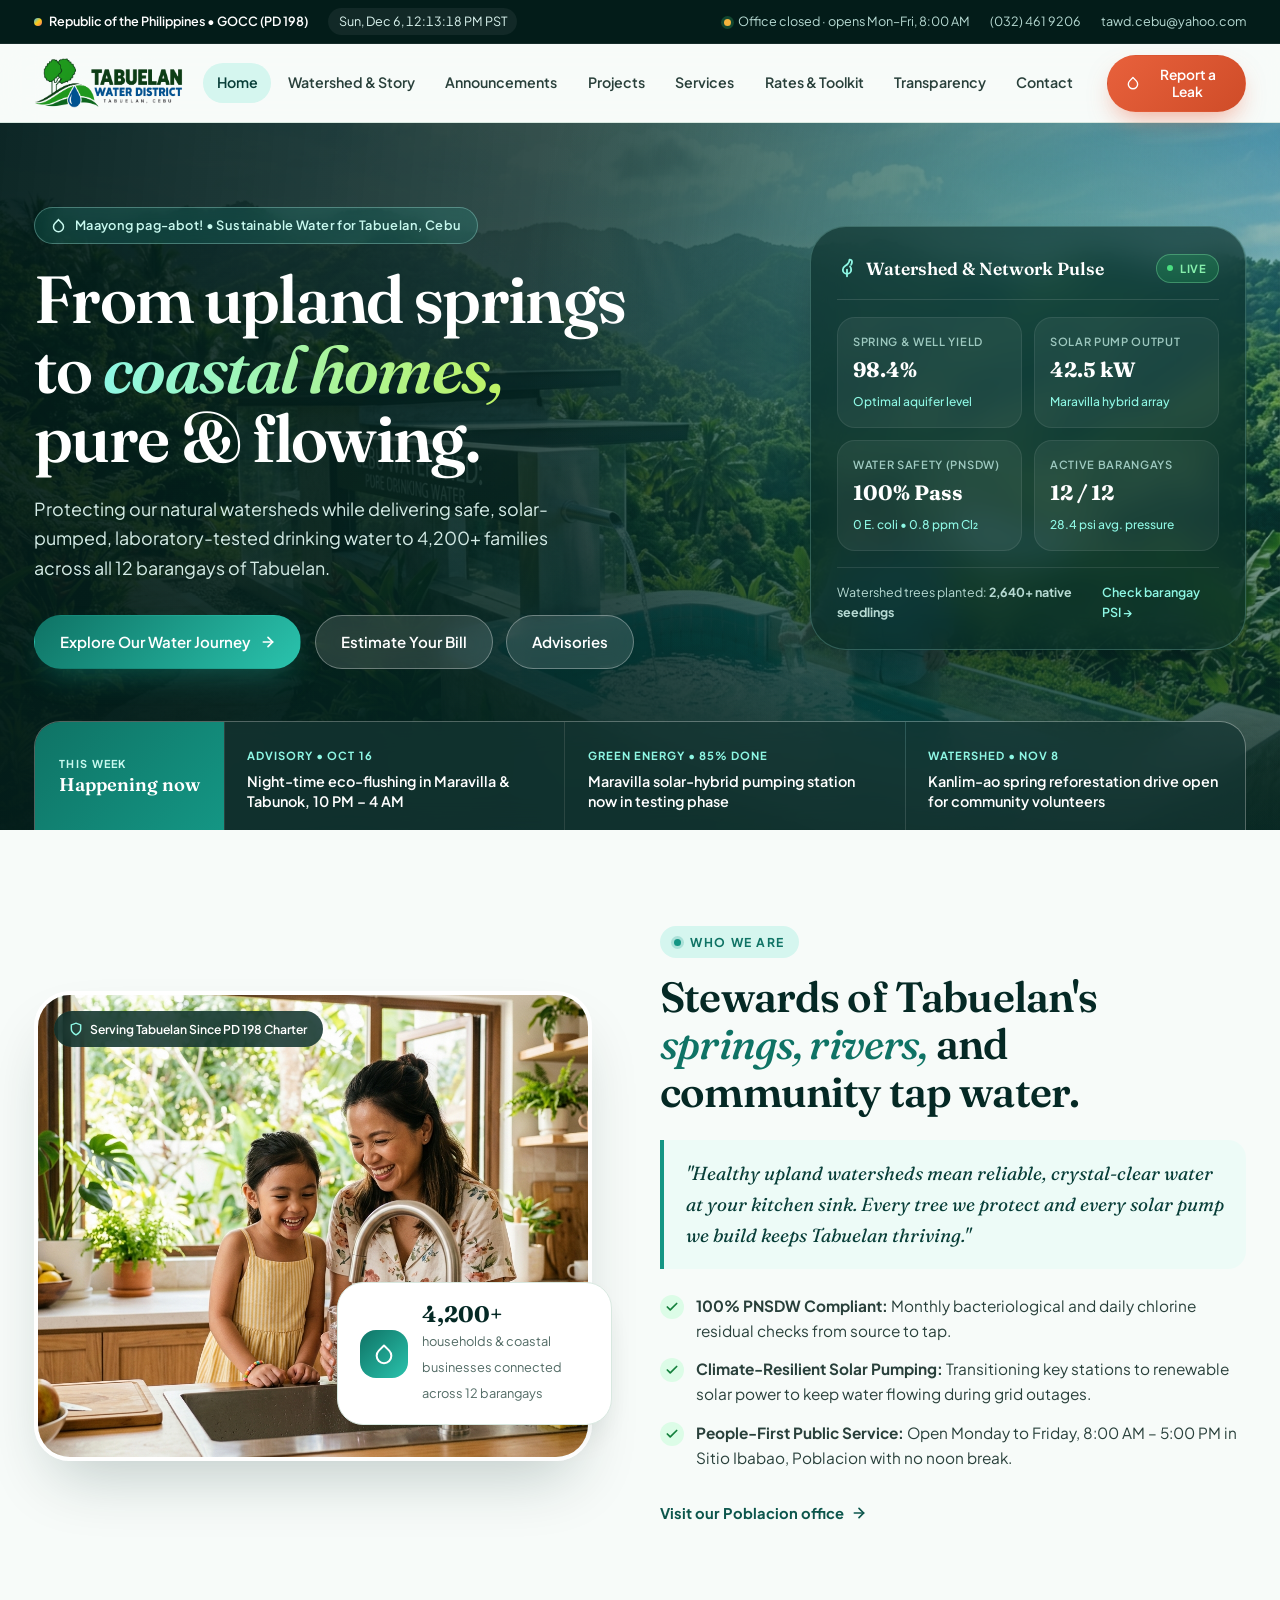
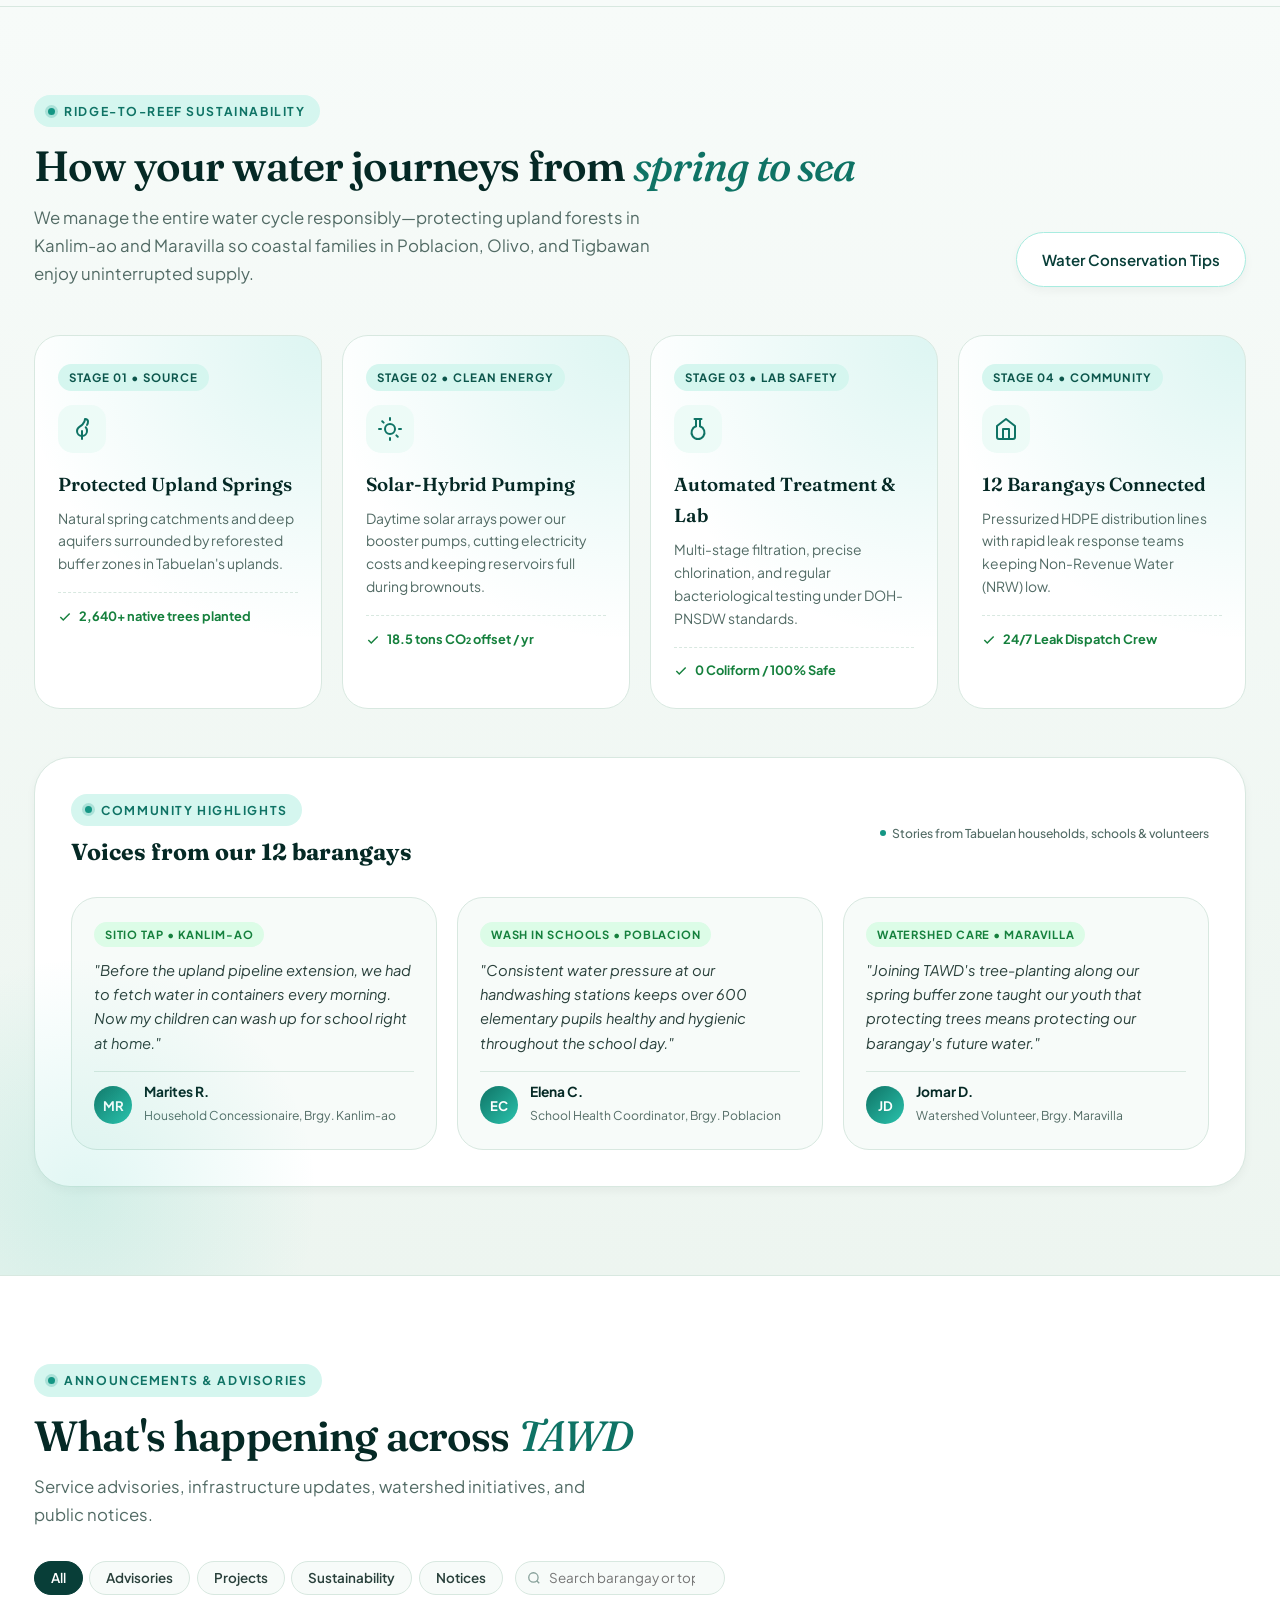
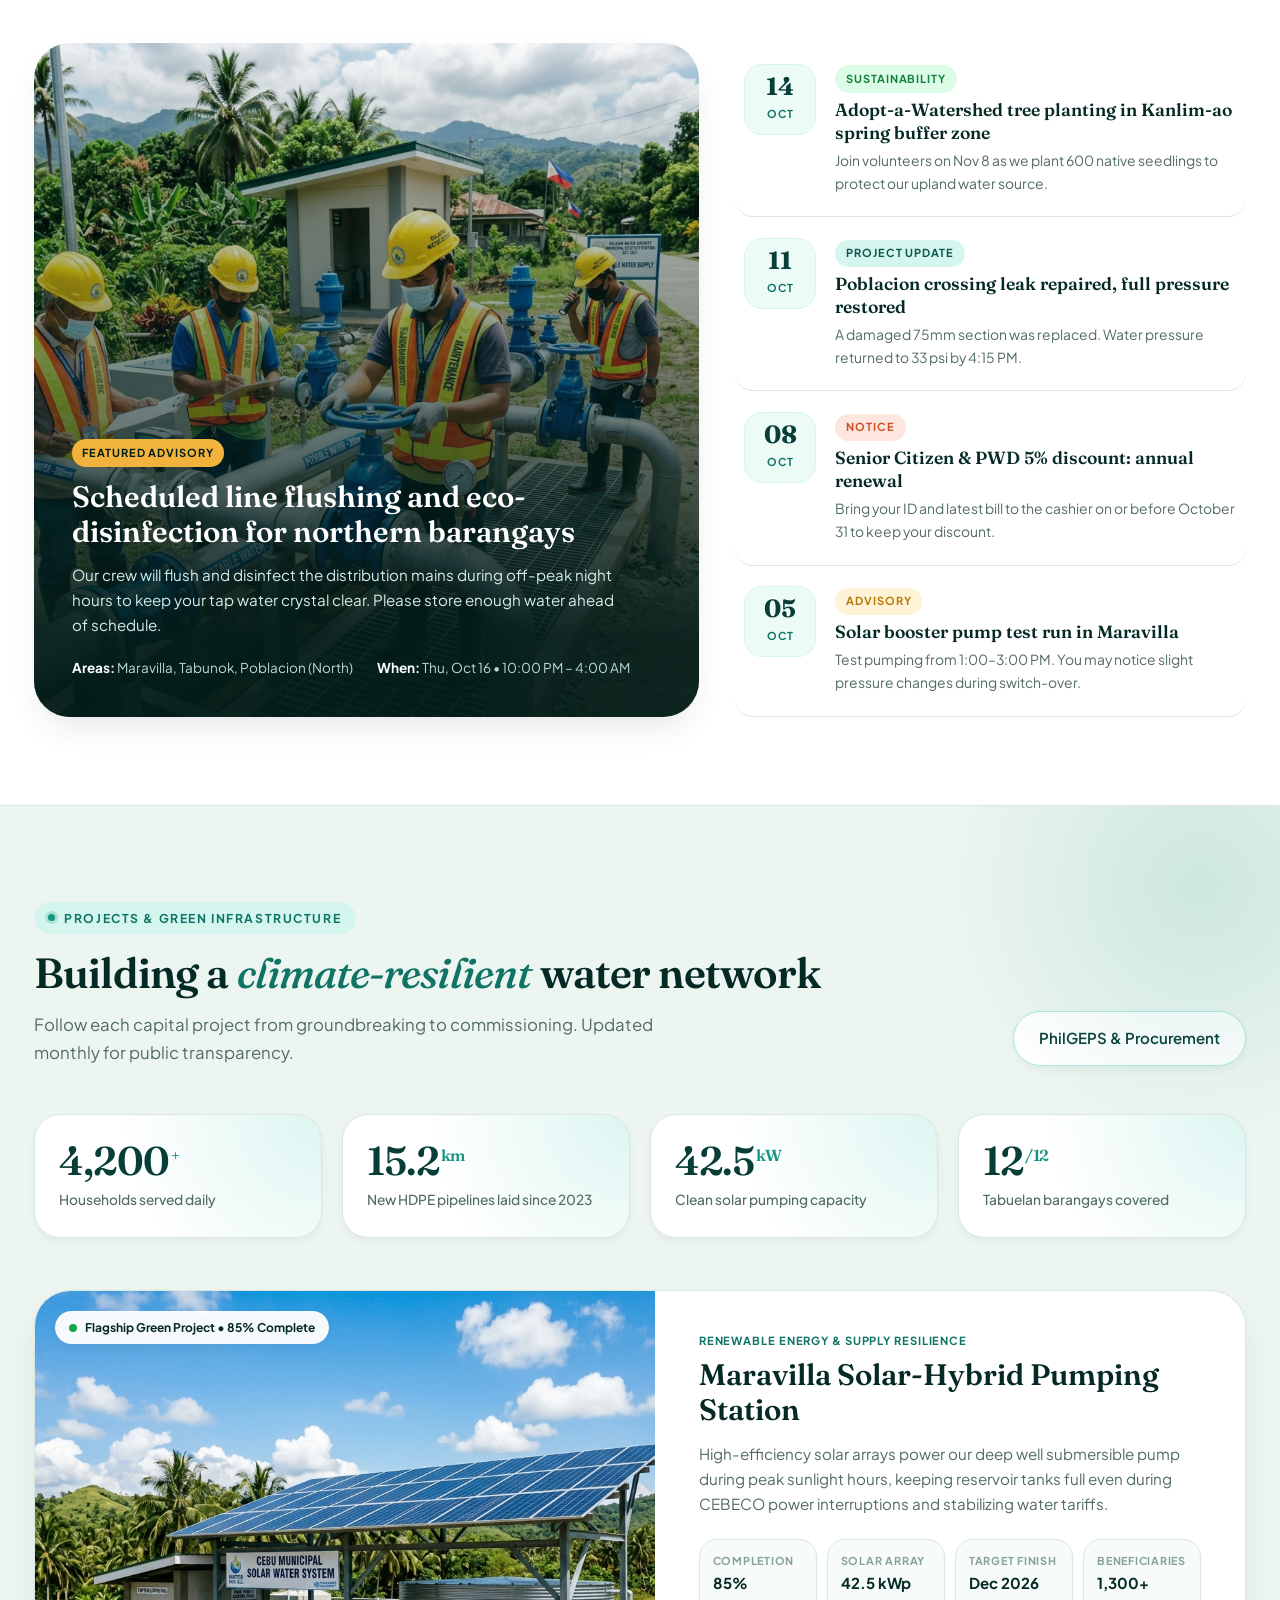
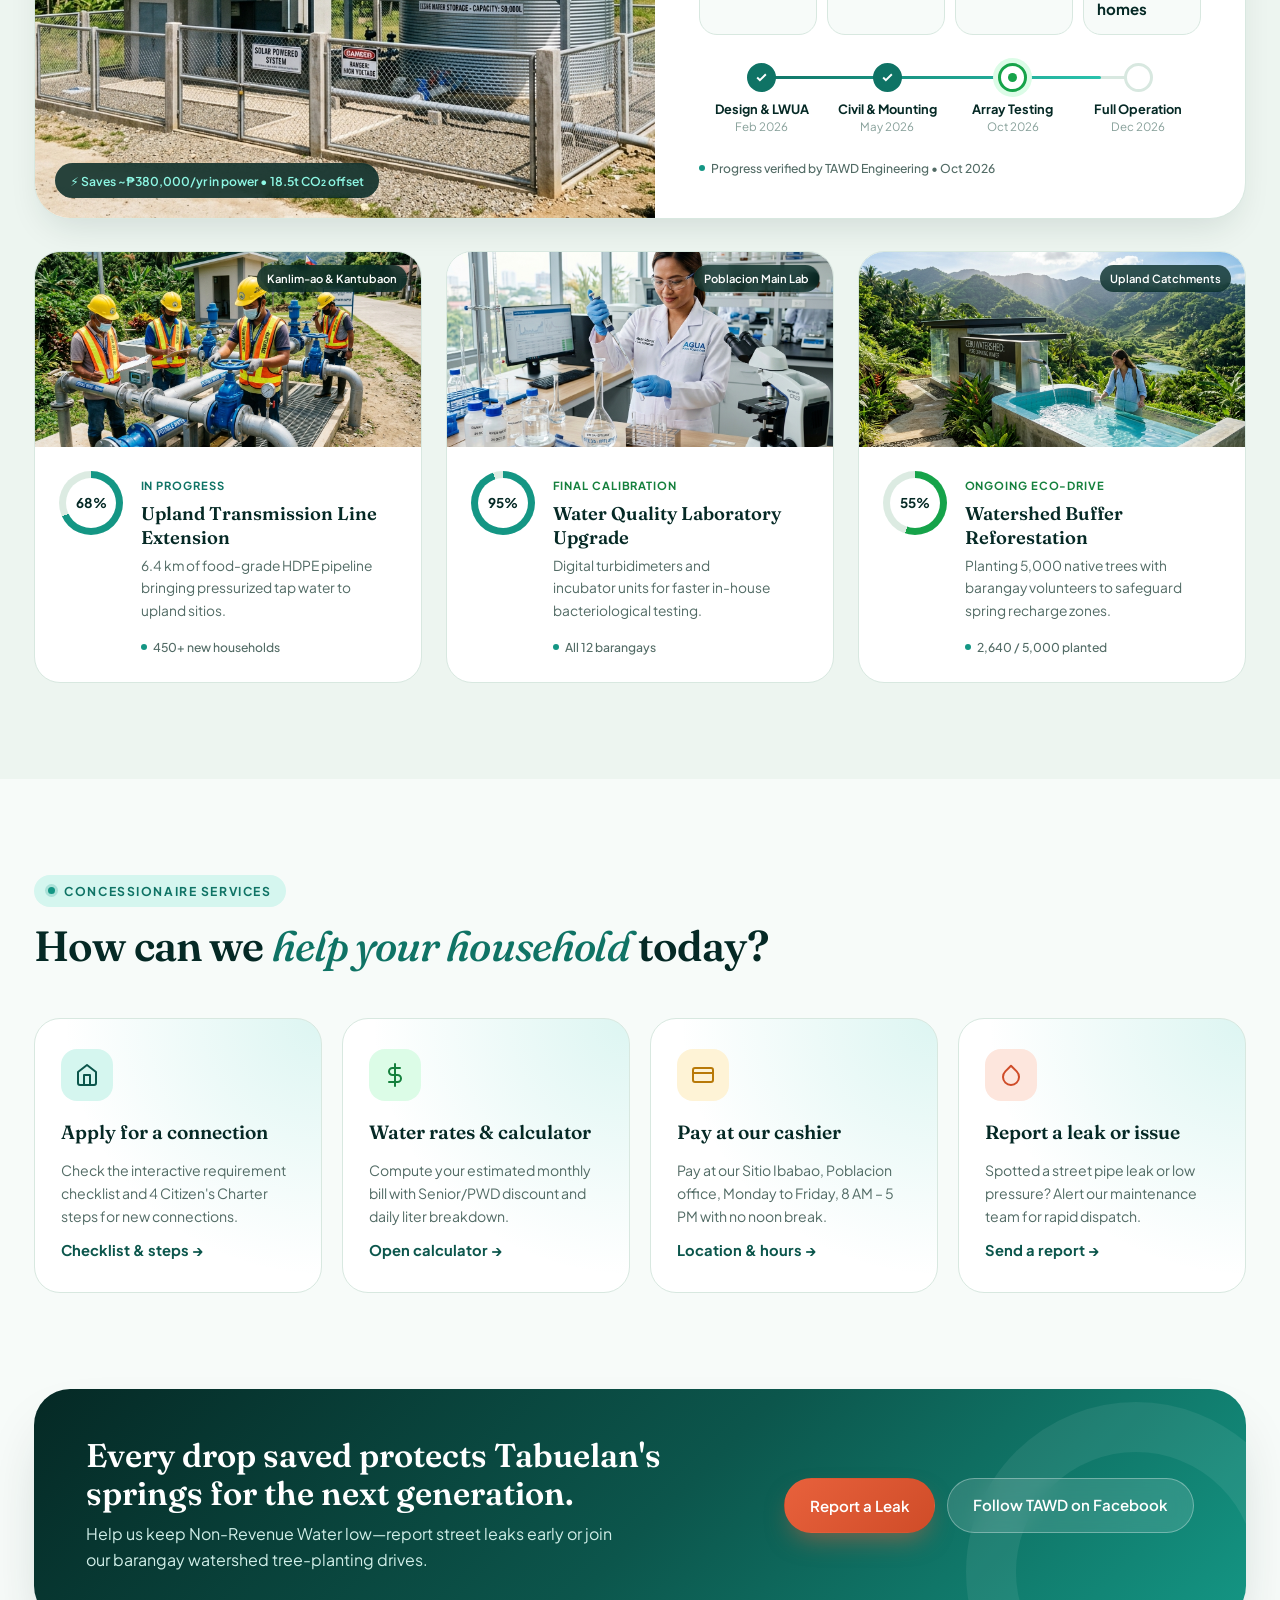
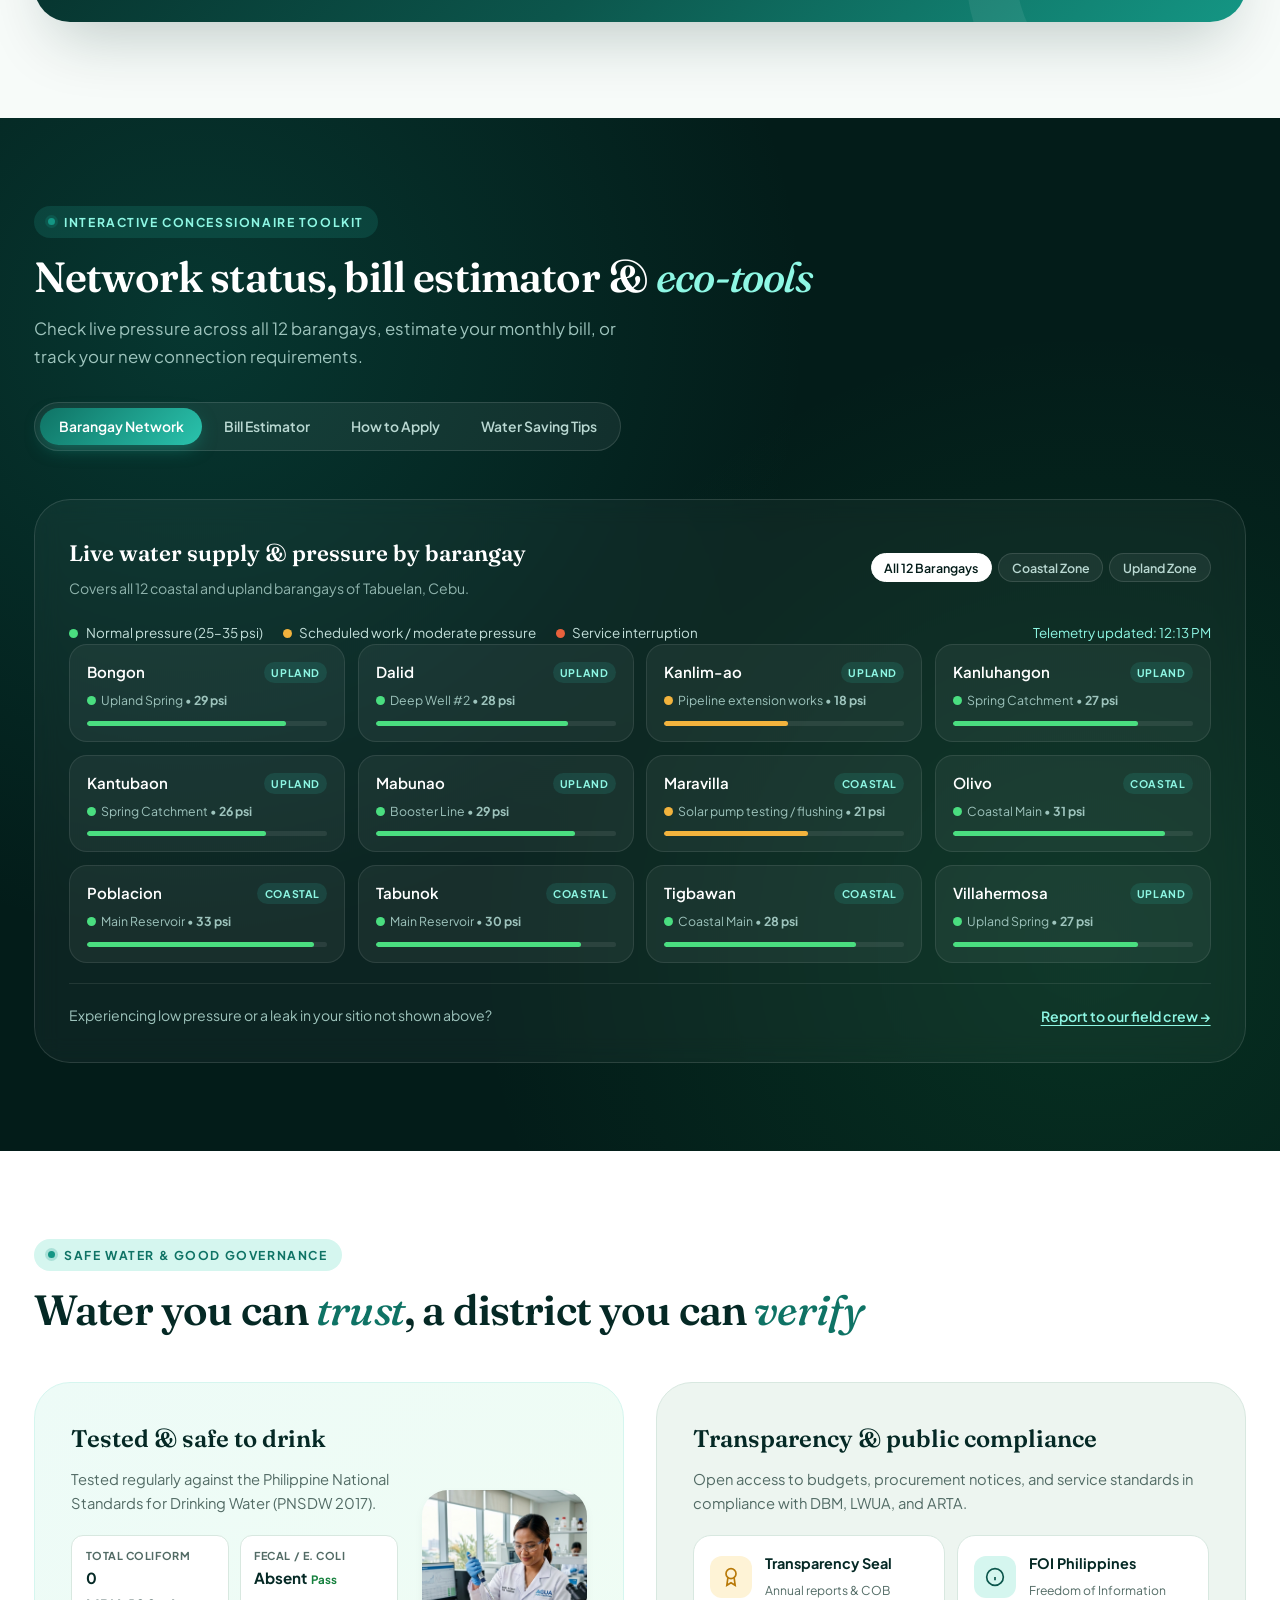
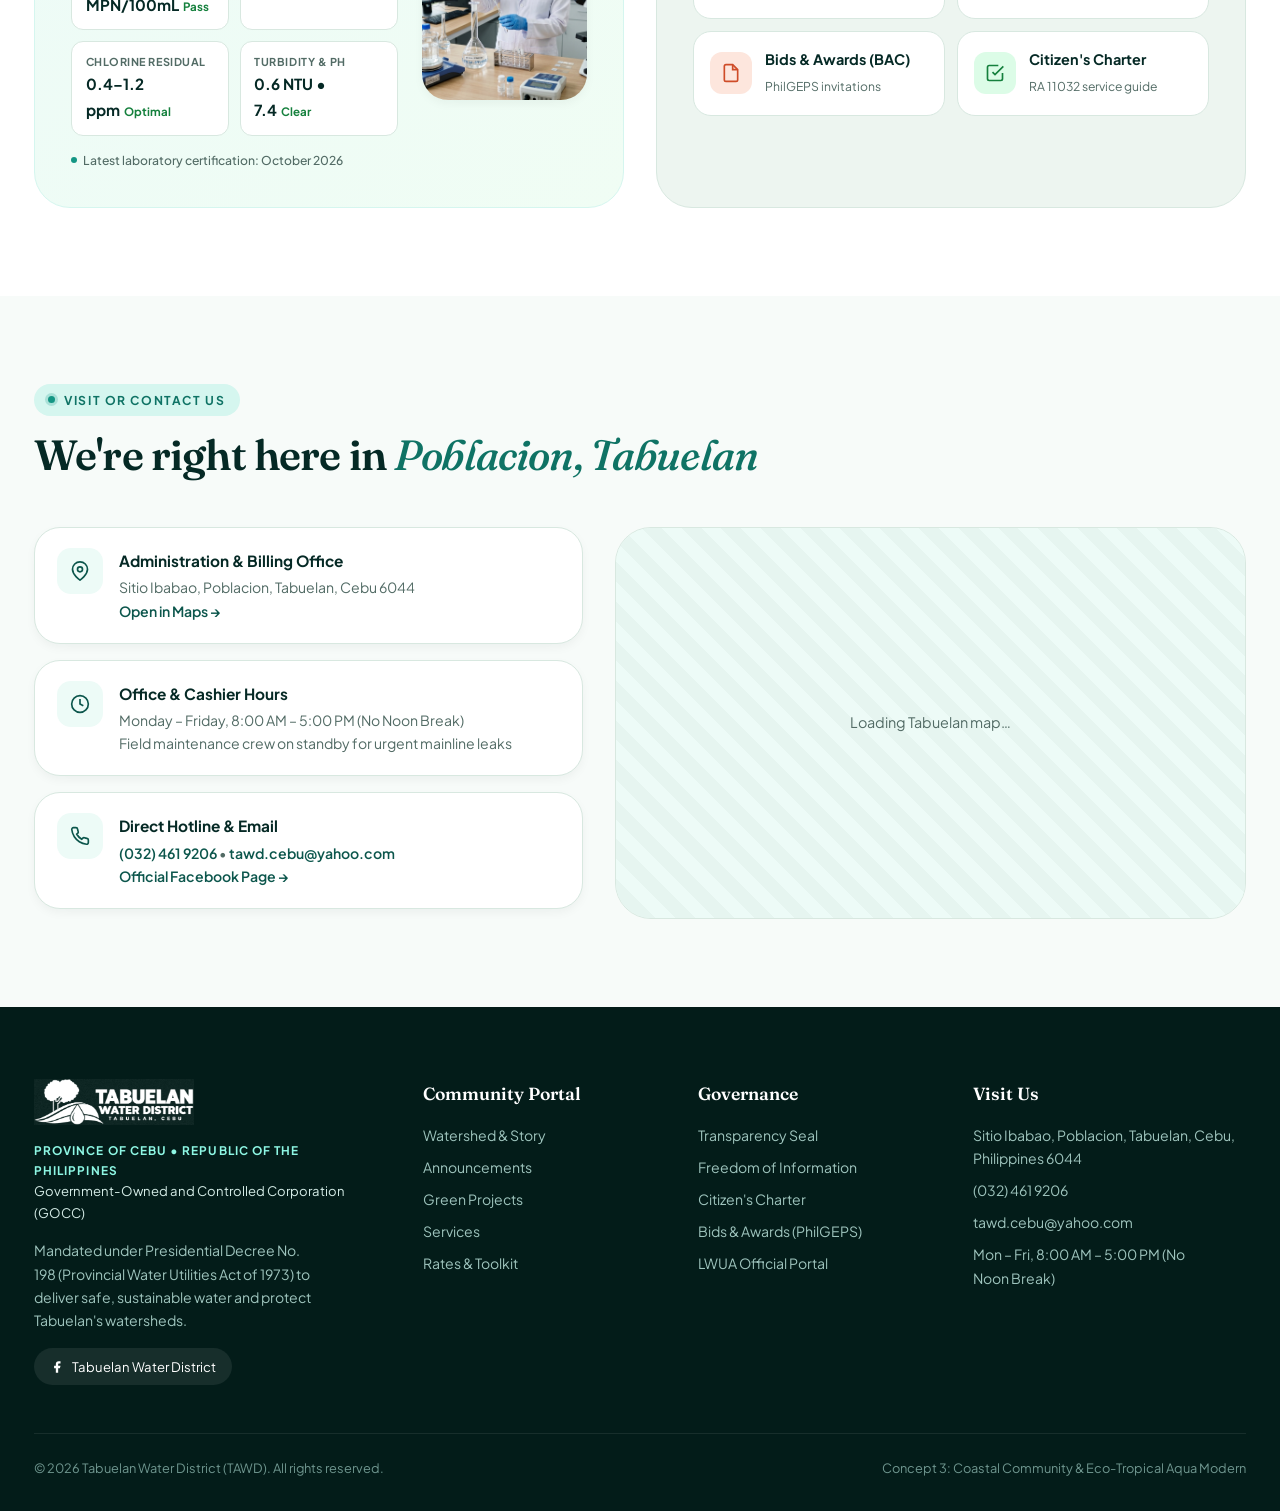
==== concept/3/index.html @ ba0c71af "first commit" ====
<!DOCTYPE html>
<html lang="en">
<head>
  <meta charset="UTF-8">
  <meta name="viewport" content="width=device-width, initial-scale=1.0">
  <title>Tabuelan Water District — Watershed to Coastal Community | Concept 3</title>
  <meta name="description" content="Official portal of Tabuelan Water District (TAWD), Province of Cebu. Sustainable spring-to-home water service, watershed stewardship, community highlights, live advisories, and LWUA rates.">
  <meta name="theme-color" content="#052925">
  <meta property="og:title" content="Tabuelan Water District — Concept 3">
  <meta property="og:description" content="From upland springs to coastal homes: clean, sustainable water for all 12 barangays of Tabuelan.">
  <meta property="og:image" content="assets/hero-bg.jpg">
  <meta property="og:type" content="website">
  <link rel="icon" type="image/png" href="assets/logo.png">
  <link rel="preconnect" href="https://fonts.googleapis.com">
  <link rel="preconnect" href="https://fonts.gstatic.com" crossorigin>
  <link rel="stylesheet" href="style.css">
</head>
<body>
  <a href="#main" class="skip-link">Skip to main content</a>

  <!-- ================= Top Government & Eco Status Bar ================= -->
  <div class="topstrip">
    <div class="container topstrip-inner">
      <div class="topstrip-group">
        <span class="topstrip-country">
          <i class="ph-gem" aria-hidden="true"></i>
          Republic of the Philippines &bull; GOCC (PD 198)
        </span>
        <span class="pst" id="pstClock">Philippine Standard Time</span>
      </div>
      <div class="topstrip-group hide-sm">
        <span><i class="open-dot" id="openDot"></i><span id="officeStatus">Office hours: Mon–Fri, 8:00 AM – 5:00 PM (No Noon Break)</span></span>
        <a href="tel:0324619206">(032) 461 9206</a>
        <a href="mailto:tawd.cebu@yahoo.com">tawd.cebu@yahoo.com</a>
      </div>
    </div>
  </div>

  <!-- ================= Sticky Header ================= -->
  <header class="site-header">
    <div class="container header-inner">
      <a href="#home" class="brand" aria-label="Tabuelan Water District home">
        <img src="assets/logo-landscape-transparent.png" alt="Tabuelan Water District" width="172" height="50">
      </a>

      <nav class="main-nav" id="mainNav" aria-label="Main navigation">
        <ul>
          <li><a href="#home" class="active">Home</a></li>
          <li><a href="#watershed">Watershed &amp; Story</a></li>
          <li><a href="#announcements">Announcements</a></li>
          <li><a href="#projects">Projects</a></li>
          <li><a href="#help">Services</a></li>
          <li><a href="#toolkit">Rates &amp; Toolkit</a></li>
          <li><a href="#trust">Transparency</a></li>
          <li><a href="#visit">Contact</a></li>
        </ul>
      </nav>

      <div class="header-actions">
        <button type="button" class="btn btn-coral js-open-report" aria-label="Report a leak">
          <svg width="16" height="16" viewBox="0 0 24 24" fill="none" stroke="currentColor" stroke-width="2.4" stroke-linecap="round" stroke-linejoin="round" aria-hidden="true"><path d="M12 2.69l5.66 5.66a8 8 0 1 1-11.31 0z"/></svg>
          <span>Report a Leak</span>
        </button>
        <button type="button" class="nav-toggle" id="navToggle" aria-label="Open menu" aria-expanded="false" aria-controls="mainNav">
          <svg width="22" height="22" viewBox="0 0 24 24" fill="none" stroke="currentColor" stroke-width="2" stroke-linecap="round"><line x1="3" y1="6" x2="21" y2="6"/><line x1="3" y1="12" x2="21" y2="12"/><line x1="3" y1="18" x2="21" y2="18"/></svg>
        </button>
      </div>
    </div>
  </header>

  <main id="main">
    <!-- ================= HERO (Eco-Tropical & Coastal Community) ================= -->
    <section class="hero" id="home">
      <div class="hero-media">
        <img src="assets/hero-bg.jpg" alt="Lush Tabuelan spring watershed and coastal community" fetchpriority="high">
      </div>

      <div class="container hero-content">
        <div class="hero-main-grid">
          <div class="hero-copy">
            <span class="hero-kicker">
              <svg width="15" height="15" viewBox="0 0 24 24" fill="none" stroke="currentColor" stroke-width="2.4" aria-hidden="true"><path d="M12 2.69l5.66 5.66a8 8 0 1 1-11.31 0z"/></svg>
              Maayong pag-abot! &bull; Sustainable Water for Tabuelan, Cebu
            </span>
            <h1>From upland springs<br>to <em>coastal homes,</em><br>pure &amp; flowing.</h1>
            <p class="hero-sub">
              Protecting our natural watersheds while delivering safe, solar-pumped, laboratory-tested drinking water to 4,200+ families across all 12 barangays of Tabuelan.
            </p>
            <div class="hero-ctas">
              <a href="#watershed" class="btn btn-aqua">
                Explore Our Water Journey
                <svg width="16" height="16" viewBox="0 0 24 24" fill="none" stroke="currentColor" stroke-width="2.5" stroke-linecap="round" stroke-linejoin="round" aria-hidden="true"><line x1="5" y1="12" x2="19" y2="12"/><polyline points="12 5 19 12 12 19"/></svg>
              </a>
              <a href="#toolkit" class="btn btn-glass js-tool-link" data-tool="estimator">Estimate Your Bill</a>
              <a href="#announcements" class="btn btn-glass">Advisories</a>
            </div>
          </div>

          <!-- Eco-Watershed Live Telemetry Card -->
          <aside class="hero-eco-card" aria-label="Watershed and System Status">
            <div class="hero-eco-head">
              <div class="hero-eco-title">
                <svg width="20" height="20" viewBox="0 0 24 24" fill="none" stroke="#8ef7e4" stroke-width="2.2" stroke-linecap="round" stroke-linejoin="round" aria-hidden="true"><path d="M17 8c.7-1 1-2.2 1-3.5C18 2 15 2 15 2s0 3-2.5 5.5S7 10 7 14a5 5 0 0 0 10 0c0-1.5-.5-2.8-1.3-3.8"/><path d="M12 14v8"/></svg>
                <span>Watershed &amp; Network Pulse</span>
              </div>
              <span class="eco-live-pill"><i></i> Live</span>
            </div>
            <div class="hero-eco-metrics">
              <div class="eco-metric">
                <small>Spring &amp; Well Yield</small>
                <strong>98.4%</strong>
                <span>Optimal aquifer level</span>
              </div>
              <div class="eco-metric">
                <small>Solar Pump Output</small>
                <strong>42.5 kW</strong>
                <span>Maravilla hybrid array</span>
              </div>
              <div class="eco-metric">
                <small>Water Safety (PNSDW)</small>
                <strong>100% Pass</strong>
                <span>0 E. coli &bull; 0.8 ppm Cl₂</span>
              </div>
              <div class="eco-metric">
                <small>Active Barangays</small>
                <strong>12 / 12</strong>
                <span>28.4 psi avg. pressure</span>
              </div>
            </div>
            <div class="hero-eco-foot">
              <span> Watershed trees planted: <strong>2,640+ native seedlings</strong></span>
              <a href="#toolkit" class="js-tool-link" data-tool="network">Check barangay PSI &rarr;</a>
            </div>
          </aside>
        </div>

        <!-- Happening now strip -->
        <div class="hero-now" aria-label="Happening now">
          <div class="hero-now-label"><small>This week</small>Happening now</div>
          <a href="#announcements" class="hero-now-item">
            <span class="hero-now-tag">Advisory &bull; Oct 16</span>
            <p>Night-time eco-flushing in Maravilla &amp; Tabunok, 10 PM – 4 AM</p>
          </a>
          <a href="#projects" class="hero-now-item">
            <span class="hero-now-tag">Green Energy &bull; 85% done</span>
            <p>Maravilla solar-hybrid pumping station now in testing phase</p>
          </a>
          <a href="#watershed" class="hero-now-item">
            <span class="hero-now-tag">Watershed &bull; Nov 8</span>
            <p>Kanlim-ao spring reforestation drive open for community volunteers</p>
          </a>
        </div>
      </div>
    </section>

    <!-- ================= WELCOME & COMMUNITY STORY ================= -->
    <section class="welcome">
      <div class="container welcome-grid">
        <div class="welcome-photo reveal">
          <img src="assets/family-water.jpg" alt="A Tabuelan mother and daughter enjoying clean tap water at home" loading="lazy" width="620" height="470">
          <div class="welcome-badge-top">
            <svg width="14" height="14" viewBox="0 0 24 24" fill="none" stroke="#8ef7e4" stroke-width="2.5" aria-hidden="true"><path d="M12 22s8-4 8-10V5l-8-3-8 3v7c0 6 8 10 8 10z"/></svg>
            <span>Serving Tabuelan Since PD 198 Charter</span>
          </div>
          <div class="welcome-badge">
            <div class="welcome-badge-icon">
              <svg width="22" height="22" viewBox="0 0 24 24" fill="none" stroke="currentColor" stroke-width="2.2" stroke-linecap="round" stroke-linejoin="round" aria-hidden="true"><path d="M12 2.69l5.66 5.66a8 8 0 1 1-11.31 0z"/></svg>
            </div>
            <div>
              <strong>4,200+</strong>
              <span>households &amp; coastal businesses connected across 12 barangays</span>
            </div>
          </div>
        </div>

        <div class="reveal">
          <span class="eyebrow"><i class="eyebrow-dot"></i> Who we are</span>
          <h2 class="section-title">Stewards of Tabuelan's <em>springs, rivers,</em> and community tap water.</h2>
          <p class="welcome-quote">"Healthy upland watersheds mean reliable, crystal-clear water at your kitchen sink. Every tree we protect and every solar pump we build keeps Tabuelan thriving."</p>
          <ul class="welcome-points">
            <li>
              <span class="check-ic"><svg width="14" height="14" viewBox="0 0 24 24" fill="none" stroke="currentColor" stroke-width="3" stroke-linecap="round" stroke-linejoin="round" aria-hidden="true"><polyline points="20 6 9 17 4 12"/></svg></span>
              <span><strong>100% PNSDW Compliant:</strong> Monthly bacteriological and daily chlorine residual checks from source to tap.</span>
            </li>
            <li>
              <span class="check-ic"><svg width="14" height="14" viewBox="0 0 24 24" fill="none" stroke="currentColor" stroke-width="3" stroke-linecap="round" stroke-linejoin="round" aria-hidden="true"><polyline points="20 6 9 17 4 12"/></svg></span>
              <span><strong>Climate-Resilient Solar Pumping:</strong> Transitioning key stations to renewable solar power to keep water flowing during grid outages.</span>
            </li>
            <li>
              <span class="check-ic"><svg width="14" height="14" viewBox="0 0 24 24" fill="none" stroke="currentColor" stroke-width="3" stroke-linecap="round" stroke-linejoin="round" aria-hidden="true"><polyline points="20 6 9 17 4 12"/></svg></span>
              <span><strong>People-First Public Service:</strong> Open Monday to Friday, 8:00 AM – 5:00 PM in Sitio Ibabao, Poblacion with no noon break.</span>
            </li>
          </ul>
          <a href="#visit" class="link-arrow">
            Visit our Poblacion office
            <svg width="16" height="16" viewBox="0 0 24 24" fill="none" stroke="currentColor" stroke-width="2.5" stroke-linecap="round" stroke-linejoin="round" aria-hidden="true"><line x1="5" y1="12" x2="19" y2="12"/><polyline points="12 5 19 12 12 19"/></svg>
          </a>
        </div>
      </div>
    </section>

    <!-- ================= RIDGE-TO-REEF WATERSHED & COMMUNITY HIGHLIGHTS ================= -->
    <section class="watershed" id="watershed">
      <div class="container">
        <div class="section-head">
          <div>
            <span class="eyebrow"><i class="eyebrow-dot"></i> Ridge-to-Reef Sustainability</span>
            <h2 class="section-title">How your water journeys from <em>spring to sea</em></h2>
            <p class="section-lead">We manage the entire water cycle responsibly—protecting upland forests in Kanlim-ao and Maravilla so coastal families in Poblacion, Olivo, and Tigbawan enjoy uninterrupted supply.</p>
          </div>
          <a href="#toolkit" class="btn btn-outline js-tool-link" data-tool="ecotips">Water Conservation Tips</a>
        </div>

        <!-- 4-Stage Eco Journey -->
        <div class="journey-flow">
          <article class="journey-card reveal">
            <span class="journey-step-num">Stage 01 &bull; Source</span>
            <div class="journey-icon">
              <svg width="24" height="24" viewBox="0 0 24 24" fill="none" stroke="currentColor" stroke-width="2" stroke-linecap="round" stroke-linejoin="round" aria-hidden="true"><path d="M17 8c.7-1 1-2.2 1-3.5C18 2 15 2 15 2s0 3-2.5 5.5S7 10 7 14a5 5 0 0 0 10 0c0-1.5-.5-2.8-1.3-3.8"/><path d="M12 14v8"/></svg>
            </div>
            <h3>Protected Upland Springs</h3>
            <p>Natural spring catchments and deep aquifers surrounded by reforested buffer zones in Tabuelan's uplands.</p>
            <div class="journey-stat">
              <svg width="14" height="14" viewBox="0 0 24 24" fill="none" stroke="currentColor" stroke-width="2.5"><polyline points="20 6 9 17 4 12"/></svg>
              2,640+ native trees planted
            </div>
          </article>

          <article class="journey-card reveal">
            <span class="journey-step-num">Stage 02 &bull; Clean Energy</span>
            <div class="journey-icon">
              <svg width="24" height="24" viewBox="0 0 24 24" fill="none" stroke="currentColor" stroke-width="2" stroke-linecap="round" stroke-linejoin="round" aria-hidden="true"><circle cx="12" cy="12" r="5"/><line x1="12" y1="1" x2="12" y2="3"/><line x1="12" y1="21" x2="12" y2="23"/><line x1="4.22" y1="4.22" x2="5.64" y2="5.64"/><line x1="18.36" y1="18.36" x2="19.78" y2="19.78"/><line x1="1" y1="12" x2="3" y2="12"/><line x1="21" y1="12" x2="23" y2="12"/></svg>
            </div>
            <h3>Solar-Hybrid Pumping</h3>
            <p>Daytime solar arrays power our booster pumps, cutting electricity costs and keeping reservoirs full during brownouts.</p>
            <div class="journey-stat">
              <svg width="14" height="14" viewBox="0 0 24 24" fill="none" stroke="currentColor" stroke-width="2.5"><polyline points="20 6 9 17 4 12"/></svg>
              18.5 tons CO₂ offset / yr
            </div>
          </article>

          <article class="journey-card reveal">
            <span class="journey-step-num">Stage 03 &bull; Lab Safety</span>
            <div class="journey-icon">
              <svg width="24" height="24" viewBox="0 0 24 24" fill="none" stroke="currentColor" stroke-width="2" stroke-linecap="round" stroke-linejoin="round" aria-hidden="true"><path d="M10 2v7.31"/><path d="M14 9.3V1.99"/><path d="M8.5 2h7"/><path d="M14 9.3a6.5 6.5 0 1 1-4 0"/></svg>
            </div>
            <h3>Automated Treatment &amp; Lab</h3>
            <p>Multi-stage filtration, precise chlorination, and regular bacteriological testing under DOH-PNSDW standards.</p>
            <div class="journey-stat">
              <svg width="14" height="14" viewBox="0 0 24 24" fill="none" stroke="currentColor" stroke-width="2.5"><polyline points="20 6 9 17 4 12"/></svg>
              0 Coliform / 100% Safe
            </div>
          </article>

          <article class="journey-card reveal">
            <span class="journey-step-num">Stage 04 &bull; Community</span>
            <div class="journey-icon">
              <svg width="24" height="24" viewBox="0 0 24 24" fill="none" stroke="currentColor" stroke-width="2" stroke-linecap="round" stroke-linejoin="round" aria-hidden="true"><path d="M3 9l9-7 9 7v11a2 2 0 0 1-2 2H5a2 2 0 0 1-2-2z"/><polyline points="9 22 9 12 15 12 15 22"/></svg>
            </div>
            <h3>12 Barangays Connected</h3>
            <p>Pressurized HDPE distribution lines with rapid leak response teams keeping Non-Revenue Water (NRW) low.</p>
            <div class="journey-stat">
              <svg width="14" height="14" viewBox="0 0 24 24" fill="none" stroke="currentColor" stroke-width="2.5"><polyline points="20 6 9 17 4 12"/></svg>
              24/7 Leak Dispatch Crew
            </div>
          </article>
        </div>

        <!-- Community Voices & Highlights -->
        <div class="community-strip reveal">
          <div class="community-strip-head">
            <div>
              <span class="eyebrow" style="margin-bottom:0.45rem;"><i class="eyebrow-dot"></i> Community Highlights</span>
              <h3>Voices from our 12 barangays</h3>
            </div>
            <span class="updated" style="margin-top:0;">Stories from Tabuelan households, schools &amp; volunteers</span>
          </div>
          <div class="community-voices">
            <article class="voice-card">
              <div>
                <span class="voice-tag">Sitio Tap &bull; Kanlim-ao</span>
                <blockquote style="margin-top:0.65rem;">"Before the upland pipeline extension, we had to fetch water in containers every morning. Now my children can wash up for school right at home."</blockquote>
              </div>
              <div class="voice-author">
                <div class="voice-avatar">MR</div>
                <div>
                  <b>Marites R.</b>
                  <small>Household Concessionaire, Brgy. Kanlim-ao</small>
                </div>
              </div>
            </article>

            <article class="voice-card">
              <div>
                <span class="voice-tag">WASH in Schools &bull; Poblacion</span>
                <blockquote style="margin-top:0.65rem;">"Consistent water pressure at our handwashing stations keeps over 600 elementary pupils healthy and hygienic throughout the school day."</blockquote>
              </div>
              <div class="voice-author">
                <div class="voice-avatar">EC</div>
                <div>
                  <b>Elena C.</b>
                  <small>School Health Coordinator, Brgy. Poblacion</small>
                </div>
              </div>
            </article>

            <article class="voice-card">
              <div>
                <span class="voice-tag">Watershed Care &bull; Maravilla</span>
                <blockquote style="margin-top:0.65rem;">"Joining TAWD's tree-planting along our spring buffer zone taught our youth that protecting trees means protecting our barangay's future water."</blockquote>
              </div>
              <div class="voice-author">
                <div class="voice-avatar">JD</div>
                <div>
                  <b>Jomar D.</b>
                  <small>Watershed Volunteer, Brgy. Maravilla</small>
                </div>
              </div>
            </article>
          </div>
        </div>
      </div>
    </section>

    <!-- ================= ANNOUNCEMENTS ================= -->
    <section class="news" id="announcements">
      <div class="container">
        <div class="section-head">
          <div>
            <span class="eyebrow"><i class="eyebrow-dot"></i> Announcements &amp; Advisories</span>
            <h2 class="section-title">What's happening across <em>TAWD</em></h2>
            <p class="section-lead">Service advisories, infrastructure updates, watershed initiatives, and public notices.</p>
          </div>
          <div class="news-controls">
            <div class="news-filters" role="group" aria-label="Filter announcements">
              <button type="button" class="chip active" data-filter="all">All</button>
              <button type="button" class="chip" data-filter="advisory">Advisories</button>
              <button type="button" class="chip" data-filter="update">Projects</button>
              <button type="button" class="chip" data-filter="eco">Sustainability</button>
              <button type="button" class="chip" data-filter="notice">Notices</button>
            </div>
            <div class="news-search">
              <svg width="14" height="14" viewBox="0 0 24 24" fill="none" stroke="currentColor" stroke-width="2.2" aria-hidden="true"><circle cx="11" cy="11" r="8"/><line x1="21" y1="21" x2="16.65" y2="16.65"/></svg>
              <input type="search" id="newsSearch" placeholder="Search barangay or topic…" aria-label="Search announcements">
            </div>
          </div>
        </div>

        <div class="news-grid">
          <!-- Feature story -->
          <article class="news-feature reveal">
            <img src="assets/maintenance.jpg" alt="TAWD field crew working on a valve line" loading="lazy">
            <div class="news-feature-body">
              <span class="tag tag-onimage">Featured Advisory</span>
              <h3>Scheduled line flushing and eco-disinfection for northern barangays</h3>
              <p>Our crew will flush and disinfect the distribution mains during off-peak night hours to keep your tap water crystal clear. Please store enough water ahead of schedule.</p>
              <div class="news-feature-meta">
                <span><strong>Areas:</strong> Maravilla, Tabunok, Poblacion (North)</span>
                <span><strong>When:</strong> Thu, Oct 16 &bull; 10:00 PM – 4:00 AM</span>
              </div>
            </div>
          </article>

          <!-- List -->
          <div>
            <div class="news-list" id="newsList">
              <article class="news-item" data-category="eco" data-title="Adopt-a-Watershed tree planting in Kanlim-ao spring buffer zone" data-date="Oct 14, 2026" data-body="TAWD invites barangay officials, youth groups, and concessionaires to join our 4th quarter native tree-planting activity at the Kanlim-ao spring catchment area on November 8, 2026 (6:30 AM assembly at Poblacion Plaza). Seedlings of narra, bangkal, and native bamboo will be provided.">
                <div class="news-date"><b>14</b><span>Oct</span></div>
                <div>
                  <span class="tag tag-eco">Sustainability</span>
                  <h4>Adopt-a-Watershed tree planting in Kanlim-ao spring buffer zone</h4>
                  <p>Join volunteers on Nov 8 as we plant 600 native seedlings to protect our upland water source.</p>
                </div>
              </article>

              <article class="news-item" data-category="update" data-title="Poblacion crossing leak repaired, full pressure restored" data-date="Oct 11, 2026" data-body="Our rapid leak response team replaced a damaged 75mm uPVC transmission section near the Poblacion highway crossing. Full normal pressure (33 psi) was restored by 4:15 PM, saving an estimated 18 cubic meters per day in non-revenue water.">
                <div class="news-date"><b>11</b><span>Oct</span></div>
                <div>
                  <span class="tag tag-update">Project Update</span>
                  <h4>Poblacion crossing leak repaired, full pressure restored</h4>
                  <p>A damaged 75mm section was replaced. Water pressure returned to 33 psi by 4:15 PM.</p>
                </div>
              </article>

              <article class="news-item" data-category="notice" data-title="Senior Citizen & PWD 5% discount: annual renewal open" data-date="Oct 08, 2026" data-body="Concessionaires availing of the 5% Senior Citizen or PWD water bill discount under RA 9994 / RA 10754 may renew their annual registration at our Sitio Ibabao office until October 31. Please bring your valid OSCA/PWD ID and latest water bill.">
                <div class="news-date"><b>08</b><span>Oct</span></div>
                <div>
                  <span class="tag tag-notice">Notice</span>
                  <h4>Senior Citizen &amp; PWD 5% discount: annual renewal</h4>
                  <p>Bring your ID and latest bill to the cashier on or before October 31 to keep your discount.</p>
                </div>
              </article>

              <article class="news-item" data-category="advisory" data-title="Solar booster pump test run in Maravilla" data-date="Oct 05, 2026" data-body="Engineers are conducting solar-to-grid synchronization tests at the new Maravilla Solar Pumping Station between 1:00 PM and 3:00 PM. Consumers in elevated sitios may notice brief pressure fluctuations during the switch-over.">
                <div class="news-date"><b>05</b><span>Oct</span></div>
                <div>
                  <span class="tag tag-advisory">Advisory</span>
                  <h4>Solar booster pump test run in Maravilla</h4>
                  <p>Test pumping from 1:00–3:00 PM. You may notice slight pressure changes during switch-over.</p>
                </div>
              </article>
            </div>
            <div class="news-empty" id="newsEmpty">No announcements match your search filter.</div>
          </div>
        </div>
      </div>
    </section>

    <!-- ================= PROJECTS & PROGRESS ================= -->
    <section class="projects" id="projects">
      <div class="container">
        <div class="section-head">
          <div>
            <span class="eyebrow"><i class="eyebrow-dot"></i> Projects &amp; Green Infrastructure</span>
            <h2 class="section-title">Building a <em>climate-resilient</em> water network</h2>
            <p class="section-lead">Follow each capital project from groundbreaking to commissioning. Updated monthly for public transparency.</p>
          </div>
          <a href="#trust" class="btn btn-outline">PhilGEPS &amp; Procurement</a>
        </div>

        <!-- Impact counters -->
        <div class="impact-row">
          <div class="impact reveal">
            <div class="impact-num"><span class="js-count" data-to="4200">0</span><sup>+</sup></div>
            <div class="impact-label">Households served daily</div>
          </div>
          <div class="impact reveal">
            <div class="impact-num"><span class="js-count" data-to="15.2" data-decimals="1">0</span><sup>km</sup></div>
            <div class="impact-label">New HDPE pipelines laid since 2023</div>
          </div>
          <div class="impact reveal">
            <div class="impact-num"><span class="js-count" data-to="42.5" data-decimals="1">0</span><sup>kW</sup></div>
            <div class="impact-label">Clean solar pumping capacity</div>
          </div>
          <div class="impact reveal">
            <div class="impact-num"><span class="js-count" data-to="12">0</span><sup>/12</sup></div>
            <div class="impact-label">Tabuelan barangays covered</div>
          </div>
        </div>

        <!-- Flagship project -->
        <article class="flagship reveal">
          <div class="flagship-media">
            <img src="assets/solar-pump.jpg" alt="Solar-powered pumping station in Maravilla" loading="lazy">
            <span class="flagship-flag"><i></i> Flagship Green Project &bull; 85% Complete</span>
            <span class="flagship-eco-pill">⚡ Saves ~₱380,000/yr in power &bull; 18.5t CO₂ offset</span>
          </div>
          <div class="flagship-body">
            <span class="pcard-status">Renewable Energy &amp; Supply Resilience</span>
            <h3>Maravilla Solar-Hybrid Pumping Station</h3>
            <p>High-efficiency solar arrays power our deep well submersible pump during peak sunlight hours, keeping reservoir tanks full even during CEBECO power interruptions and stabilizing water tariffs.</p>

            <div class="project-facts">
              <div class="fact"><small>Completion</small><b>85%</b></div>
              <div class="fact"><small>Solar Array</small><b>42.5 kWp</b></div>
              <div class="fact"><small>Target Finish</small><b>Dec 2026</b></div>
              <div class="fact"><small>Beneficiaries</small><b>1,300+ homes</b></div>
            </div>

            <ol class="milestones" data-done="68%" aria-label="Project milestones">
              <li class="milestone done"><div class="ms-dot"><svg width="13" height="13" viewBox="0 0 24 24" fill="none" stroke="currentColor" stroke-width="3.5" aria-hidden="true"><polyline points="20 6 9 17 4 12"/></svg></div><div class="ms-title">Design &amp; LWUA</div><div class="ms-date">Feb 2026</div></li>
              <li class="milestone done"><div class="ms-dot"><svg width="13" height="13" viewBox="0 0 24 24" fill="none" stroke="currentColor" stroke-width="3.5" aria-hidden="true"><polyline points="20 6 9 17 4 12"/></svg></div><div class="ms-title">Civil &amp; Mounting</div><div class="ms-date">May 2026</div></li>
              <li class="milestone current"><div class="ms-dot"></div><div class="ms-title">Array Testing</div><div class="ms-date">Oct 2026</div></li>
              <li class="milestone"><div class="ms-dot"></div><div class="ms-title">Full Operation</div><div class="ms-date">Dec 2026</div></li>
            </ol>
            <span class="updated">Progress verified by TAWD Engineering &bull; Oct 2026</span>
          </div>
        </article>

        <!-- Other projects -->
        <div class="project-cards">
          <article class="pcard reveal">
            <div class="pcard-media">
              <img src="assets/maintenance.jpg" alt="Crew installing upland transmission pipeline" loading="lazy">
              <span class="pcard-loc">Kanlim-ao &amp; Kantubaon</span>
            </div>
            <div class="pcard-body">
              <div class="ring" data-progress="68" data-label="68%"></div>
              <div>
                <span class="pcard-status">In progress</span>
                <h4>Upland Transmission Line Extension</h4>
                <p>6.4 km of food-grade HDPE pipeline bringing pressurized tap water to upland sitios.</p>
                <span class="updated">450+ new households</span>
              </div>
            </div>
          </article>
          <article class="pcard reveal">
            <div class="pcard-media">
              <img src="assets/water-lab.jpg" alt="Water quality laboratory equipment" loading="lazy">
              <span class="pcard-loc">Poblacion Main Lab</span>
            </div>
            <div class="pcard-body">
              <div class="ring" data-progress="95" data-label="95%"></div>
              <div>
                <span class="pcard-status complete">Final calibration</span>
                <h4>Water Quality Laboratory Upgrade</h4>
                <p>Digital turbidimeters and incubator units for faster in-house bacteriological testing.</p>
                <span class="updated">All 12 barangays</span>
              </div>
            </div>
          </article>
          <article class="pcard reveal">
            <div class="pcard-media">
              <img src="assets/hero-bg.jpg" alt="Tabuelan watershed and spring source" loading="lazy">
              <span class="pcard-loc">Upland Catchments</span>
            </div>
            <div class="pcard-body">
              <div class="ring" data-progress="55" data-label="55%" style="--ring-color: var(--leaf-600);"></div>
              <div>
                <span class="pcard-status planned">Ongoing Eco-Drive</span>
                <h4>Watershed Buffer Reforestation</h4>
                <p>Planting 5,000 native trees with barangay volunteers to safeguard spring recharge zones.</p>
                <span class="updated">2,640 / 5,000 planted</span>
              </div>
            </div>
          </article>
        </div>
      </div>
    </section>

    <!-- ================= SERVICES (Friendly Quick Help) ================= -->
    <section class="help" id="help">
      <div class="container">
        <div class="section-head">
          <div>
            <span class="eyebrow"><i class="eyebrow-dot"></i> Concessionaire Services</span>
            <h2 class="section-title">How can we <em>help your household</em> today?</h2>
          </div>
        </div>
        <div class="help-grid">
          <a href="#toolkit" class="help-card js-tool-link reveal" data-tool="apply">
            <div class="help-icon" style="background: var(--sea-100); color: var(--sea-700);">
              <svg width="24" height="24" viewBox="0 0 24 24" fill="none" stroke="currentColor" stroke-width="2" stroke-linecap="round" stroke-linejoin="round" aria-hidden="true"><path d="M3 9l9-7 9 7v11a2 2 0 0 1-2 2H5a2 2 0 0 1-2-2z"/><polyline points="9 22 9 12 15 12 15 22"/></svg>
            </div>
            <h3>Apply for a connection</h3>
            <p>Check the interactive requirement checklist and 4 Citizen's Charter steps for new connections.</p>
            <span class="link-arrow">Checklist &amp; steps &rarr;</span>
          </a>
          <a href="#toolkit" class="help-card js-tool-link reveal" data-tool="estimator">
            <div class="help-icon" style="background: var(--leaf-100); color: var(--leaf-700);">
              <svg width="24" height="24" viewBox="0 0 24 24" fill="none" stroke="currentColor" stroke-width="2" stroke-linecap="round" stroke-linejoin="round" aria-hidden="true"><line x1="12" y1="1" x2="12" y2="23"/><path d="M17 5H9.5a3.5 3.5 0 0 0 0 7h5a3.5 3.5 0 0 1 0 7H6"/></svg>
            </div>
            <h3>Water rates &amp; calculator</h3>
            <p>Compute your estimated monthly bill with Senior/PWD discount and daily liter breakdown.</p>
            <span class="link-arrow">Open calculator &rarr;</span>
          </a>
          <a href="#visit" class="help-card reveal">
            <div class="help-icon" style="background: var(--sun-100); color: var(--sun-600);">
              <svg width="24" height="24" viewBox="0 0 24 24" fill="none" stroke="currentColor" stroke-width="2" stroke-linecap="round" stroke-linejoin="round" aria-hidden="true"><rect x="2" y="5" width="20" height="14" rx="2"/><line x1="2" y1="10" x2="22" y2="10"/></svg>
            </div>
            <h3>Pay at our cashier</h3>
            <p>Pay at our Sitio Ibabao, Poblacion office, Monday to Friday, 8 AM – 5 PM with no noon break.</p>
            <span class="link-arrow">Location &amp; hours &rarr;</span>
          </a>
          <button type="button" class="help-card js-open-report reveal" style="text-align:left; font: inherit; cursor: pointer;">
            <div class="help-icon" style="background: var(--coral-100); color: var(--coral-600);">
              <svg width="24" height="24" viewBox="0 0 24 24" fill="none" stroke="currentColor" stroke-width="2" stroke-linecap="round" stroke-linejoin="round" aria-hidden="true"><path d="M12 2.69l5.66 5.66a8 8 0 1 1-11.31 0z"/></svg>
            </div>
            <h3>Report a leak or issue</h3>
            <p>Spotted a street pipe leak or low pressure? Alert our maintenance team for rapid dispatch.</p>
            <span class="link-arrow">Send a report &rarr;</span>
          </button>
        </div>
      </div>
    </section>

    <!-- ================= ECO CTA BAND ================= -->
    <section class="cta-band">
      <div class="container">
        <div class="cta-inner reveal">
          <div>
            <h2>Every drop saved protects Tabuelan's springs for the next generation.</h2>
            <p>Help us keep Non-Revenue Water low—report street leaks early or join our barangay watershed tree-planting drives.</p>
          </div>
          <div class="cta-actions">
            <button type="button" class="btn btn-coral js-open-report">Report a Leak</button>
            <a href="https://www.facebook.com/p/Tabuelan-Water-District-100063686925638/" target="_blank" rel="noopener noreferrer" class="btn btn-glass">Follow TAWD on Facebook</a>
          </div>
        </div>
      </div>
    </section>

    <!-- ================= CONCESSIONAIRE TOOLKIT (4 Interactive Tabs) ================= -->
    <section class="toolkit" id="toolkit">
      <div class="container">
        <div class="section-head">
          <div>
            <span class="eyebrow"><i class="eyebrow-dot"></i> Interactive Concessionaire Toolkit</span>
            <h2 class="section-title">Network status, bill estimator &amp; <em>eco-tools</em></h2>
            <p class="section-lead">Check live pressure across all 12 barangays, estimate your monthly bill, or track your new connection requirements.</p>
          </div>
          <div class="tool-tabs" role="tablist" aria-label="Toolkit">
            <button type="button" class="tool-tab active" role="tab" aria-selected="true" aria-controls="tool-network" id="tab-network" data-tool="network">Barangay Network</button>
            <button type="button" class="tool-tab" role="tab" aria-selected="false" aria-controls="tool-estimator" id="tab-estimator" data-tool="estimator">Bill Estimator</button>
            <button type="button" class="tool-tab" role="tab" aria-selected="false" aria-controls="tool-apply" id="tab-apply" data-tool="apply">How to Apply</button>
            <button type="button" class="tool-tab" role="tab" aria-selected="false" aria-controls="tool-ecotips" id="tab-ecotips" data-tool="ecotips">Water Saving Tips</button>
          </div>
        </div>

        <!-- Panel 1: Network -->
        <div class="tool-panel active" id="tool-network" role="tabpanel" aria-labelledby="tab-network">
          <div class="tool-card">
            <div class="net-toolbar">
              <div>
                <h3>Live water supply &amp; pressure by barangay</h3>
                <p class="muted" style="margin-bottom:0;">Covers all 12 coastal and upland barangays of Tabuelan, Cebu.</p>
              </div>
              <div class="net-filter-btns" role="group" aria-label="Filter barangays by zone">
                <button type="button" class="net-filter-btn active" data-zone="all">All 12 Barangays</button>
                <button type="button" class="net-filter-btn" data-zone="Coastal">Coastal Zone</button>
                <button type="button" class="net-filter-btn" data-zone="Upland">Upland Zone</button>
              </div>
            </div>
            <div class="net-summary">
              <span><i class="dot dot-ok"></i> Normal pressure (25–35 psi)</span>
              <span><i class="dot dot-warn"></i> Scheduled work / moderate pressure</span>
              <span><i class="dot dot-off"></i> Service interruption</span>
              <span style="margin-left:auto; color:#8ef7e4;" id="netUpdated">Last updated: today</span>
            </div>
            <div class="net-grid" id="netGrid"><!-- rendered by app.js --></div>
            <div class="toolkit-report">
              <span>Experiencing low pressure or a leak in your sitio not shown above?</span>
              <button type="button" class="js-open-report">Report to our field crew &rarr;</button>
            </div>
          </div>
        </div>

        <!-- Panel 2: Estimator -->
        <div class="tool-panel" id="tool-estimator" role="tabpanel" aria-labelledby="tab-estimator">
          <div class="tool-card">
            <div class="estimator">
              <div>
                <h3>Estimate your monthly water bill</h3>
                <p class="muted">Based on LWUA-structured tiered tariff brackets. Adjust your monthly cubic meter (m³) usage below.</p>
                <div class="field">
                  <label for="estCategory">Connection classification</label>
                  <select id="estCategory">
                    <option value="residential">Residential</option>
                    <option value="government">Government / Institutional</option>
                    <option value="commercial">Commercial / Industrial</option>
                    <option value="bulk">Bulk / Wholesale</option>
                  </select>
                </div>
                <div class="field">
                  <label for="estVolumeRange">Monthly water consumption (cubic meters / m³)</label>
                  <div class="range-row">
                    <input type="range" id="estVolumeRange" min="0" max="80" value="16" aria-label="Cubic meters slider">
                    <input type="number" id="estVolume" min="0" max="500" value="16" aria-label="Cubic meters">
                  </div>
                </div>
                <label class="est-check-row" for="estDiscount">
                  <input type="checkbox" id="estDiscount">
                  <span>Apply 5% Senior Citizen / PWD Discount (valid for residential consumption up to 30 m³)</span>
                </label>
                <table class="tier-table" aria-label="Rate tiers">
                  <thead><tr><th>Consumption Bracket</th><th>Tariff Rate</th></tr></thead>
                  <tbody id="tierBody"></tbody>
                </table>
              </div>
              <div class="receipt" aria-live="polite">
                <div class="receipt-head">
                  <span>Monthly Bill Breakdown</span>
                  <span class="eco-usage-badge" id="rEcoBadge">Eco-Efficient Household</span>
                </div>
                <div class="receipt-row"><span>Minimum charge (first 10 m³)</span><span id="rMin">₱0.00</span></div>
                <div class="receipt-row"><span>Commodity charge (excess over 10 m³)</span><span id="rExcess">₱0.00</span></div>
                <div class="receipt-row" id="rDiscountRow" style="display:none; color: var(--leaf-700);"><span>Senior / PWD 5% Discount</span><span id="rDiscount">-₱0.00</span></div>
                <div class="receipt-row"><span>Total volume billed</span><span id="rVol">0 m³</span></div>
                <div class="receipt-row receipt-total"><span>Estimated Total</span><span id="rTotal">₱0.00</span></div>
                <div class="receipt-liters" id="rLiters">
                  💧 Equivalent to <strong>16,000 liters/month</strong> (~533 liters/day for your household).
                </div>
                <p class="receipt-note">Note: For estimation purposes only. Official billing statements may reflect meter maintenance fees or arrears if applicable.</p>
              </div>
            </div>
          </div>
        </div>

        <!-- Panel 3: Apply -->
        <div class="tool-panel" id="tool-apply" role="tabpanel" aria-labelledby="tab-apply">
          <div class="tool-card">
            <h3>How to apply for a new water connection</h3>
            <p class="muted">Four transparent steps under our Citizen's Charter (RA 11032 — Ease of Doing Business).</p>
            <div class="steps">
              <div class="step"><h4>Submit requirements</h4><p>File your application form at our Sitio Ibabao, Poblacion office with valid ID and barangay clearance.</p><small>~15 minutes</small></div>
              <div class="step"><h4>Site inspection</h4><p>Our engineering inspector checks mainline proximity and pipe materials needed for your home.</p><small>Within 2 working days</small></div>
              <div class="step"><h4>Pay connection fee</h4><p>Review the material estimate, pay at our cashier window, and sign the service contract.</p><small>Same day (~20 mins)</small></div>
              <div class="step"><h4>Meter installation</h4><p>Our field crew installs your calibrated water meter and taps into the distribution line.</p><small>Within 3–5 days</small></div>
            </div>
            <div class="reqs-interactive">
              <div class="reqs-head">
                <strong>Interactive Requirement Readiness Checklist</strong>
                <span id="reqStatusText" style="font-size:0.82rem; color:#8ef7e4;">0 of 4 items ready</span>
              </div>
              <div class="reqs-grid">
                <label class="req-check"><input type="checkbox" class="js-req-box"> <span>1. Accomplished TAWD Service Application Form</span></label>
                <label class="req-check"><input type="checkbox" class="js-req-box"> <span>2. One (1) Valid Government-Issued ID (with signature)</span></label>
                <label class="req-check"><input type="checkbox" class="js-req-box"> <span>3. Barangay Certificate of Residency</span></label>
                <label class="req-check"><input type="checkbox" class="js-req-box"> <span>4. Proof of Property Ownership / Lot Owner's Written Consent</span></label>
              </div>
            </div>
          </div>
        </div>

        <!-- Panel 4: Eco Water Saving Tips -->
        <div class="tool-panel" id="tool-ecotips" role="tabpanel" aria-labelledby="tab-ecotips">
          <div class="tool-card">
            <h3>Household water conservation &amp; bill savings guide</h3>
            <p class="muted">Simple habits that lower your monthly water bill while preserving Tabuelan's spring aquifers during dry months.</p>
            <div class="eco-tips-grid">
              <div class="eco-tip-card">
                <span class="eco-tip-badge">Saves ~4.5 m³ / month (₱110+)</span>
                <h4>Fix a dripping faucet or toilet flapper</h4>
                <p>A single leaking toilet valve or dripping tap wastes up to 150 liters a day. Tightening washers or replacing a worn flapper pays for itself in one billing cycle.</p>
              </div>
              <div class="eco-tip-card">
                <span class="eco-tip-badge">Saves ~3.0 m³ / month (₱75+)</span>
                <h4>Harvest rainwater for plants &amp; cleaning</h4>
                <p>Use covered rainwater drums for watering backyard gardens, washing motorcycles, and flushing outdoor areas instead of treated tap water.</p>
              </div>
              <div class="eco-tip-card">
                <span class="eco-tip-badge">Protects Community Pressure</span>
                <h4>Store emergency water before advisories</h4>
                <p>Keep clean, food-grade covered containers ready during scheduled nighttime line flushing so your family has safe drinking water at all times.</p>
              </div>
            </div>
          </div>
        </div>
      </div>
    </section>

    <!-- ================= WATER QUALITY + TRANSPARENCY ================= -->
    <section class="trust" id="trust">
      <div class="container">
        <div class="section-head">
          <div>
            <span class="eyebrow"><i class="eyebrow-dot"></i> Safe Water &amp; Good Governance</span>
            <h2 class="section-title">Water you can <em>trust</em>, a district you can <em>verify</em></h2>
          </div>
        </div>
        <div class="trust-grid">
          <div class="quality-card reveal">
            <div>
              <h3>Tested &amp; safe to drink</h3>
              <p style="font-size:.92rem; color: var(--ink-500);">Tested regularly against the Philippine National Standards for Drinking Water (PNSDW 2017).</p>
              <div class="q-params">
                <div class="q-param"><small>Total Coliform</small><b>0 MPN/100mL</b><span>Pass</span></div>
                <div class="q-param"><small>Fecal / E. coli</small><b>Absent</b><span>Pass</span></div>
                <div class="q-param"><small>Chlorine Residual</small><b>0.4–1.2 ppm</b><span>Optimal</span></div>
                <div class="q-param"><small>Turbidity &amp; pH</small><b>0.6 NTU &bull; 7.4</b><span>Clear</span></div>
              </div>
              <span class="updated">Latest laboratory certification: October 2026</span>
            </div>
            <img src="assets/water-lab.jpg" alt="Water sample testing" loading="lazy">
          </div>

          <div class="gov-card reveal">
            <h3>Transparency &amp; public compliance</h3>
            <p style="font-size:.92rem; color: var(--ink-500);">Open access to budgets, procurement notices, and service standards in compliance with DBM, LWUA, and ARTA.</p>
            <div class="gov-list">
              <a href="#trust" class="gov-item"><div class="gov-icon" style="background:var(--sun-100); color:var(--sun-600);"><svg width="20" height="20" viewBox="0 0 24 24" fill="none" stroke="currentColor" stroke-width="2" aria-hidden="true"><circle cx="12" cy="8" r="6"/><path d="M8.2 13.3L7 22l5-3 5 3-1.2-8.7"/></svg></div><div><b>Transparency Seal</b><small>Annual reports &amp; COB</small></div></a>
              <a href="#trust" class="gov-item"><div class="gov-icon" style="background: var(--sea-100); color: var(--sea-700);"><svg width="20" height="20" viewBox="0 0 24 24" fill="none" stroke="currentColor" stroke-width="2" aria-hidden="true"><circle cx="12" cy="12" r="10"/><line x1="12" y1="16" x2="12" y2="12"/><line x1="12" y1="8" x2="12.01" y2="8"/></svg></div><div><b>FOI Philippines</b><small>Freedom of Information</small></div></a>
              <a href="#trust" class="gov-item"><div class="gov-icon" style="background: var(--coral-100); color: var(--coral-600);"><svg width="20" height="20" viewBox="0 0 24 24" fill="none" stroke="currentColor" stroke-width="2" aria-hidden="true"><path d="M14 2H6a2 2 0 0 0-2 2v16a2 2 0 0 0 2 2h12a2 2 0 0 0 2-2V8z"/><polyline points="14 2 14 8 20 8"/></svg></div><div><b>Bids &amp; Awards (BAC)</b><small>PhilGEPS invitations</small></div></a>
              <a href="#trust" class="gov-item"><div class="gov-icon" style="background: var(--leaf-100); color: var(--leaf-700);"><svg width="20" height="20" viewBox="0 0 24 24" fill="none" stroke="currentColor" stroke-width="2" aria-hidden="true"><path d="M9 11l3 3L22 4"/><path d="M21 12v7a2 2 0 0 1-2 2H5a2 2 0 0 1-2-2V5a2 2 0 0 1 2-2h11"/></svg></div><div><b>Citizen's Charter</b><small>RA 11032 service guide</small></div></a>
            </div>
          </div>
        </div>
      </div>
    </section>

    <!-- ================= VISIT US ================= -->
    <section class="visit" id="visit">
      <div class="container">
        <div class="section-head">
          <div>
            <span class="eyebrow"><i class="eyebrow-dot"></i> Visit or Contact Us</span>
            <h2 class="section-title">We're right here in <em>Poblacion, Tabuelan</em></h2>
          </div>
        </div>
        <div class="visit-grid">
          <div class="visit-info">
            <div class="visit-row">
              <div class="visit-ic"><svg width="20" height="20" viewBox="0 0 24 24" fill="none" stroke="currentColor" stroke-width="2" aria-hidden="true"><path d="M21 10c0 7-9 13-9 13s-9-6-9-13a9 9 0 0 1 18 0z"/><circle cx="12" cy="10" r="3"/></svg></div>
              <div><h4>Administration &amp; Billing Office</h4><p>Sitio Ibabao, Poblacion, Tabuelan, Cebu 6044<br><a href="https://www.bing.com/maps/default.aspx?v=2&amp;where1=10.82292%2C%20123.87441" target="_blank" rel="noopener noreferrer">Open in Maps &rarr;</a></p></div>
            </div>
            <div class="visit-row">
              <div class="visit-ic"><svg width="20" height="20" viewBox="0 0 24 24" fill="none" stroke="currentColor" stroke-width="2" aria-hidden="true"><circle cx="12" cy="12" r="10"/><polyline points="12 6 12 12 16 14"/></svg></div>
              <div><h4>Office &amp; Cashier Hours</h4><p>Monday – Friday, 8:00 AM – 5:00 PM (No Noon Break)<br>Field maintenance crew on standby for urgent mainline leaks</p></div>
            </div>
            <div class="visit-row">
              <div class="visit-ic"><svg width="20" height="20" viewBox="0 0 24 24" fill="none" stroke="currentColor" stroke-width="2" aria-hidden="true"><path d="M22 16.92v3a2 2 0 0 1-2.18 2 19.79 19.79 0 0 1-8.63-3.07 19.5 19.5 0 0 1-6-6 19.79 19.79 0 0 1-3.07-8.67A2 2 0 0 1 4.11 2h3a2 2 0 0 1 2 1.72 12.84 12.84 0 0 0 .7 2.81 2 2 0 0 1-.45 2.11L8.09 9.91a16 16 0 0 0 6 6l1.27-1.27a2 2 0 0 1 2.11-.45 12.84 12.84 0 0 0 2.81.7A2 2 0 0 1 22 16.92z"/></svg></div>
              <div><h4>Direct Hotline &amp; Email</h4><p><a href="tel:0324619206">(032) 461 9206</a> &bull; <a href="mailto:tawd.cebu@yahoo.com">tawd.cebu@yahoo.com</a><br><a href="https://www.facebook.com/p/Tabuelan-Water-District-100063686925638/" target="_blank" rel="noopener noreferrer">Official Facebook Page &rarr;</a></p></div>
            </div>
          </div>
          <div class="visit-map">
            <iframe title="Map of Tabuelan Water District office" loading="lazy"
              src="https://www.openstreetmap.org/export/embed.html?bbox=123.8664%2C10.8169%2C123.8824%2C10.8289&amp;layer=mapnik&amp;marker=10.82292%2C123.87441"></iframe>
          </div>
        </div>
      </div>
    </section>
  </main>

  <!-- ================= FOOTER ================= -->
  <footer class="footer">
    <div class="container">
      <div class="footer-top">
        <div>
          <img src="assets/logo-landscape-transparent.png" alt="Tabuelan Water District" class="footer-logo" width="160" height="46">
          <div class="footer-gov">Province of Cebu &bull; Republic of the Philippines</div>
          <div class="footer-gocc">Government-Owned and Controlled Corporation (GOCC)</div>
          <p>Mandated under Presidential Decree No. 198 (Provincial Water Utilities Act of 1973) to deliver safe, sustainable water and protect Tabuelan's watersheds.</p>
          <a href="https://www.facebook.com/p/Tabuelan-Water-District-100063686925638/" target="_blank" rel="noopener noreferrer" class="footer-social">
            <svg width="14" height="14" viewBox="0 0 24 24" fill="currentColor" aria-hidden="true"><path d="M18 2h-3a5 5 0 0 0-5 5v3H7v4h3v8h4v-8h3l1-4h-4V7a1 1 0 0 1 1-1h3z"/></svg>
            Tabuelan Water District
          </a>
        </div>
        <div>
          <h5>Community Portal</h5>
          <ul>
            <li><a href="#watershed">Watershed &amp; Story</a></li>
            <li><a href="#announcements">Announcements</a></li>
            <li><a href="#projects">Green Projects</a></li>
            <li><a href="#help">Services</a></li>
            <li><a href="#toolkit">Rates &amp; Toolkit</a></li>
          </ul>
        </div>
        <div>
          <h5>Governance</h5>
          <ul>
            <li><a href="#trust">Transparency Seal</a></li>
            <li><a href="#trust">Freedom of Information</a></li>
            <li><a href="#trust">Citizen's Charter</a></li>
            <li><a href="#trust">Bids &amp; Awards (PhilGEPS)</a></li>
            <li><a href="https://lwua.gov.ph" target="_blank" rel="noopener noreferrer">LWUA Official Portal</a></li>
          </ul>
        </div>
        <div>
          <h5>Visit Us</h5>
          <ul>
            <li>Sitio Ibabao, Poblacion, Tabuelan, Cebu, Philippines 6044</li>
            <li><a href="tel:0324619206">(032) 461 9206</a></li>
            <li><a href="mailto:tawd.cebu@yahoo.com">tawd.cebu@yahoo.com</a></li>
            <li>Mon – Fri, 8:00 AM – 5:00 PM (No Noon Break)</li>
          </ul>
        </div>
      </div>
      <div class="footer-bottom">
        <span>&copy; 2026 Tabuelan Water District (TAWD). All rights reserved.</span>
        <span>Concept 3: Coastal Community &amp; Eco-Tropical Aqua Modern</span>
      </div>
    </div>
  </footer>

  <!-- ================= Report a Leak Modal ================= -->
  <div class="modal" id="reportModal" role="dialog" aria-modal="true" aria-labelledby="reportTitle" aria-hidden="true">
    <div class="modal-box">
      <div class="modal-head">
        <h4 id="reportTitle">Report a leak or water concern</h4>
        <button type="button" class="modal-close" id="reportClose" aria-label="Close">&times;</button>
      </div>
      <form id="reportForm">
        <div class="modal-body">
          <div class="field"><label for="rName">Your full name</label><input id="rName" type="text" required autocomplete="name" placeholder="Juan dela Cruz"></div>
          <div class="field"><label for="rPhone">Mobile number</label><input id="rPhone" type="tel" required autocomplete="tel" placeholder="09XX XXX XXXX"></div>
          <div class="field">
            <label for="rBrgy">Barangay</label>
            <select id="rBrgy" required><option value="">Select barangay…</option></select>
          </div>
          <div class="field">
            <label for="rType">Nature of concern</label>
            <select id="rType" required>
              <option>Mainline / street pipe leak</option>
              <option>Low pressure or no water</option>
              <option>Cloudy or discolored water</option>
              <option>Meter leak or damaged standpipe</option>
              <option>Watershed concern / illegal tapping</option>
              <option>Other concern</option>
            </select>
          </div>
          <div class="field"><label for="rWhere">Sitio &amp; nearest landmark</label><textarea id="rWhere" rows="3" required placeholder="e.g., Near Brgy. Hall or crossing chapel…"></textarea></div>
        </div>
        <div class="modal-foot">
          <button type="button" class="btn btn-outline" id="reportCancel">Cancel</button>
          <button type="submit" class="btn btn-coral">Submit Report</button>
        </div>
      </form>
      <div class="report-success" id="reportSuccess" aria-live="polite">
        <svg width="48" height="48" viewBox="0 0 24 24" fill="none" stroke="var(--leaf-600)" stroke-width="2.2" style="margin:0 auto;"><path d="M22 11.08V12a10 10 0 1 1-5.93-9.14"/><polyline points="22 4 12 14.01 9 11.01"/></svg>
        <h4 style="font-family:var(--font-display); font-size:1.4rem; color:var(--sea-900); margin-top:0.75rem;">Daghang salamat! Report received.</h4>
        <div class="report-ref" id="reportRefCode">TAWD-000000</div>
        <p style="font-size:0.9rem; color:var(--ink-500); max-width:380px; margin:0 auto 1.25rem;">Our Poblacion dispatch desk has logged your report for field verification.</p>
        <button type="button" class="btn btn-aqua" id="reportDoneBtn">Done</button>
      </div>
    </div>
  </div>

  <!-- ================= Announcement Reader Modal ================= -->
  <div class="modal" id="newsModal" role="dialog" aria-modal="true" aria-labelledby="newsModalTitle" aria-hidden="true">
    <div class="modal-box">
      <div class="modal-head">
        <h4 id="newsModalTitle">Public Advisory</h4>
        <button type="button" class="modal-close" id="newsModalClose" aria-label="Close">&times;</button>
      </div>
      <div class="modal-body">
        <span class="updated" id="newsModalDate" style="margin-top:0; margin-bottom:0.75rem;">Oct 2026</span>
        <p id="newsModalBody" style="font-size:0.96rem; color:var(--ink-700); line-height:1.7;"></p>
      </div>
      <div class="modal-foot">
        <button type="button" class="btn btn-aqua" id="newsModalOk">Close Advisory</button>
      </div>
    </div>
  </div>

  <button type="button" class="back-to-top" id="backToTop" aria-label="Back to top">
    <svg width="20" height="20" viewBox="0 0 24 24" fill="none" stroke="currentColor" stroke-width="2.5" stroke-linecap="round" stroke-linejoin="round" aria-hidden="true"><polyline points="18 15 12 9 6 15"/></svg>
  </button>

  <script src="app.js"></script>
</body>
</html>
---- concept/3/style.css ----
/* ===================================================================
   Tabuelan Water District (TAWD) — Concept 3
   "Coastal Community & Eco-Tropical Aqua Modern"
   Editorial story-led portal with emerald/aqua gradients, organic rounded
   cards, watershed & sustainability focus, and community highlights.
   =================================================================== */

@import url('https://fonts.googleapis.com/css2?family=Fraunces:ital,opsz,wght@0,9..144,500;0,9..144,600;0,9..144,700;1,9..144,500;1,9..144,600&family=Plus+Jakarta+Sans:wght@400;500;600;700&display=swap');

:root {
  /* Deep Rainforest & Coastal Lagoon Greens */
  --sea-950: #031c19;
  --sea-900: #052925;
  --sea-800: #083e38;
  --sea-700: #0c564c;
  --sea-600: #0f7365;
  --sea-500: #149684;
  --sea-400: #2ac3ad;
  --sea-200: #a8ece0;
  --sea-100: #d5f6ef;
  --sea-50:  #edfbf7;

  /* Eco-Tropical Leaf & Watershed Accents */
  --leaf-700: #15803d;
  --leaf-600: #16a34a;
  --leaf-500: #22c55e;
  --leaf-100: #dcfce7;
  --leaf-50:  #f0fdf4;

  /* Botanical Mist & Warm Coastal Sand */
  --sand-50:  #f7fbf9;
  --sand-100: #edf5f0;
  --sand-200: #dcebe2;
  --warm-50:  #fdfaf3;
  --warm-100: #f7efe0;

  /* Coral & Sunburst Accents */
  --coral-500: #e8613c;
  --coral-600: #cf4c28;
  --coral-100: #fde6dd;

  --sun-500: #f2b33d;
  --sun-600: #b87908;
  --sun-100: #fef3d6;

  /* Ink & Borders */
  --ink-900: #0d211d;
  --ink-700: #29403b;
  --ink-500: #526b65;
  --ink-300: #87a09a;
  --line:    #d8e8e0;
  --white:   #ffffff;

  /* Gradients */
  --grad-eco: linear-gradient(135deg, #052925 0%, #0c564c 52%, #149684 100%);
  --grad-aqua: linear-gradient(135deg, #0f7365 0%, #2ac3ad 100%);
  --grad-soft: linear-gradient(180deg, #f7fbf9 0%, #edf5f0 100%);
  --grad-card-glow: radial-gradient(circle at top right, rgba(42, 195, 173, 0.16), transparent 65%);

  /* Typography */
  --font-display: 'Fraunces', Georgia, serif;
  --font-body: 'Plus Jakarta Sans', system-ui, -apple-system, sans-serif;

  /* Organic Radii */
  --r-sm: 12px;
  --r-md: 18px;
  --r-lg: 26px;
  --r-xl: 36px;
  --r-pill: 999px;

  /* Shadows */
  --shadow-sm: 0 4px 12px -2px rgba(5, 41, 37, 0.06);
  --shadow-md: 0 16px 36px -12px rgba(5, 41, 37, 0.14);
  --shadow-lg: 0 32px 64px -20px rgba(5, 41, 37, 0.24);
  --shadow-aqua: 0 14px 30px -10px rgba(20, 150, 132, 0.45);

  --ease: cubic-bezier(0.16, 1, 0.3, 1);
}

*, *::before, *::after { box-sizing: border-box; margin: 0; padding: 0; }
html { scroll-behavior: smooth; }
body {
  font-family: var(--font-body);
  background: var(--sand-50);
  color: var(--ink-700);
  line-height: 1.65;
  -webkit-font-smoothing: antialiased;
  overflow-x: hidden;
}
img { max-width: 100%; display: block; }
a { color: inherit; text-decoration: none; }
button, input, select, textarea { font-family: inherit; }
section[id] { scroll-margin-top: 84px; }

.container { width: 100%; max-width: 1260px; margin: 0 auto; padding: 0 1.5rem; }

/* ---------- Shared Typography ---------- */
.eyebrow {
  display: inline-flex; align-items: center; gap: 0.55rem;
  font-size: 0.76rem; font-weight: 700; letter-spacing: 0.13em; text-transform: uppercase;
  color: var(--sea-600);
  background: var(--sea-100);
  padding: 0.38rem 0.9rem;
  border-radius: var(--r-pill);
  margin-bottom: 1rem;
}
.eyebrow-dot {
  width: 7px; height: 7px; border-radius: 50%; background: var(--sea-500);
  box-shadow: 0 0 0 3px rgba(20, 150, 132, 0.22);
}

.section-title {
  font-family: var(--font-display);
  font-weight: 600;
  font-size: clamp(2rem, 3.3vw, 2.9rem);
  line-height: 1.12;
  letter-spacing: -0.02em;
  color: var(--sea-900);
}
.section-title em {
  font-style: italic;
  color: var(--sea-600);
  font-weight: 500;
}
.section-lead {
  font-size: 1.05rem;
  color: var(--ink-500);
  max-width: 620px;
  margin-top: 0.85rem;
}

.section-head {
  display: flex; justify-content: space-between; align-items: flex-end; gap: 2rem;
  margin-bottom: 3rem; flex-wrap: wrap;
}

/* ---------- Buttons & Links ---------- */
.btn {
  display: inline-flex; align-items: center; justify-content: center; gap: 0.55rem;
  font-weight: 600; font-size: 0.94rem;
  padding: 0.88rem 1.55rem; border-radius: var(--r-pill);
  border: 1px solid transparent; cursor: pointer;
  transition: transform .22s var(--ease), box-shadow .22s var(--ease), background .22s, border-color .22s;
}
.btn:hover { transform: translateY(-2px); }
.btn-coral {
  background: linear-gradient(135deg, var(--coral-500), var(--coral-600));
  color: var(--white);
  box-shadow: 0 12px 26px -8px rgba(232, 97, 60, .55);
}
.btn-coral:hover { box-shadow: 0 16px 32px -8px rgba(232, 97, 60, .7); }
.btn-aqua {
  background: var(--grad-aqua);
  color: var(--white);
  box-shadow: var(--shadow-aqua);
}
.btn-aqua:hover { filter: brightness(1.05); }
.btn-glass {
  background: rgba(255,255,255,.13);
  color: var(--white);
  border-color: rgba(255,255,255,.32);
  backdrop-filter: blur(10px);
}
.btn-glass:hover { background: rgba(255,255,255,.22); }
.btn-outline {
  background: var(--white);
  color: var(--sea-800);
  border-color: var(--sea-200);
  box-shadow: var(--shadow-sm);
}
.btn-outline:hover { background: var(--sea-800); color: var(--white); border-color: var(--sea-800); }
.btn-sea { background: var(--sea-800); color: var(--white); }
.btn-sea:hover { background: var(--sea-900); }

.link-arrow {
  display: inline-flex; align-items: center; gap: 0.45rem;
  font-weight: 700; color: var(--sea-700); font-size: 0.92rem;
}
.link-arrow svg { transition: transform .22s var(--ease); }
.link-arrow:hover { color: var(--sea-500); }
.link-arrow:hover svg { transform: translateX(4px); }

/* ---------- Top Government & Eco Status Strip ---------- */
.topstrip {
  background: var(--sea-950);
  color: #b7dad3;
  font-size: 0.79rem;
  padding: 0.52rem 0;
  border-bottom: 1px solid rgba(255,255,255,.07);
}
.topstrip-inner { display: flex; justify-content: space-between; align-items: center; gap: 1rem; flex-wrap: wrap; }
.topstrip-group { display: flex; align-items: center; gap: 1.25rem; flex-wrap: wrap; }
.topstrip a:hover { color: var(--white); }
.topstrip-country {
  display: inline-flex; align-items: center; gap: 0.45rem;
  font-weight: 600; color: var(--white);
}
.ph-gem {
  width: 8px; height: 8px; border-radius: 50%;
  background: linear-gradient(135deg, #38bdf8, #facc15, #f87171);
}
.pst {
  font-variant-numeric: tabular-nums;
  color: #daf3ee;
  background: rgba(255,255,255,.06);
  padding: 0.18rem 0.65rem;
  border-radius: var(--r-pill);
}
.open-dot {
  display: inline-block; width: 7px; height: 7px; border-radius: 50%;
  background: #4ade80; margin-right: 0.42rem;
  box-shadow: 0 0 0 3px rgba(74, 222, 128, .22);
}

/* ---------- Header ---------- */
.site-header {
  position: sticky; top: 0; z-index: 100;
  background: rgba(247, 251, 249, 0.88);
  backdrop-filter: blur(16px);
  border-bottom: 1px solid var(--line);
  transition: box-shadow .3s, background .3s;
}
.site-header.scrolled {
  box-shadow: 0 10px 30px -16px rgba(5, 41, 37, .28);
  background: rgba(247, 251, 249, 0.96);
}
.header-inner { display: flex; align-items: center; justify-content: space-between; height: 78px; gap: 1.25rem; }
.brand { display: flex; align-items: center; gap: 0.75rem; }
.brand img { height: 50px; width: auto; }
.main-nav ul { display: flex; list-style: none; gap: 0.2rem; }
.main-nav a {
  display: block; padding: 0.5rem 0.85rem; border-radius: var(--r-pill);
  font-size: 0.89rem; font-weight: 600; color: var(--ink-700); white-space: nowrap;
  transition: background .2s, color .2s;
}
.main-nav a:hover, .main-nav a.active {
  background: var(--sea-100);
  color: var(--sea-800);
}
.header-actions { display: flex; align-items: center; gap: 0.6rem; }
.header-actions .btn { padding: 0.65rem 1.15rem; font-size: 0.86rem; }
.nav-toggle {
  display: none; background: var(--white); border: 1px solid var(--line);
  border-radius: var(--r-sm); padding: 0.48rem; cursor: pointer; color: var(--sea-900);
}

/* ---------- Hero (Eco-Tropical & Coastal Story) ---------- */
.hero {
  position: relative;
  min-height: 690px;
  display: flex;
  align-items: flex-end;
  color: var(--white);
  overflow: hidden;
  background: var(--sea-950);
}
.hero-media { position: absolute; inset: 0; }
.hero-media img {
  width: 100%; height: 100%; object-fit: cover;
  transform: scale(1.05);
  animation: heroZoom 20s ease-out forwards;
}
@keyframes heroZoom { to { transform: scale(1); } }
.hero-media::after {
  content: ''; position: absolute; inset: 0;
  background:
    radial-gradient(circle at 82% 24%, rgba(42, 195, 173, 0.28), transparent 45%),
    linear-gradient(95deg, rgba(3, 28, 25, .94) 0%, rgba(5, 41, 37, .78) 48%, rgba(8, 62, 56, .28) 100%),
    linear-gradient(0deg, rgba(3, 28, 25, .92) 0%, transparent 48%);
}
.hero-content { position: relative; z-index: 2; width: 100%; padding-top: 5.25rem; }
.hero-main-grid {
  display: grid;
  grid-template-columns: 1.25fr 0.75fr;
  gap: 3rem;
  align-items: center;
  margin-bottom: 3.25rem;
}
.hero-copy { max-width: 660px; }
.hero-kicker {
  display: inline-flex; align-items: center; gap: 0.55rem;
  background: rgba(42, 195, 173, .16);
  border: 1px solid rgba(168, 236, 224, .35);
  color: #c8f9ef;
  padding: 0.42rem 1rem; border-radius: var(--r-pill);
  font-size: 0.8rem; font-weight: 600; letter-spacing: 0.03em;
  backdrop-filter: blur(8px); margin-bottom: 1.35rem;
}
.hero h1 {
  font-family: var(--font-display); font-weight: 600;
  font-size: clamp(2.65rem, 5.2vw, 4.35rem);
  line-height: 1.04; letter-spacing: -0.025em; margin-bottom: 1.3rem;
}
.hero h1 em {
  font-style: italic;
  background: linear-gradient(90deg, #8ef7e4, #bef264);
  -webkit-background-clip: text;
  background-clip: text;
  color: transparent;
}
.hero-sub {
  font-size: 1.12rem; color: #d5ece7; max-width: 560px; margin-bottom: 2rem;
}
.hero-ctas { display: flex; gap: 0.85rem; flex-wrap: wrap; }

/* Eco-Watershed Live Pulse Card in Hero */
.hero-eco-card {
  background: rgba(5, 41, 37, 0.62);
  border: 1px solid rgba(168, 236, 224, 0.24);
  backdrop-filter: blur(16px);
  border-radius: var(--r-xl);
  padding: 1.65rem;
  box-shadow: 0 24px 48px -16px rgba(0, 0, 0, 0.4);
}
.hero-eco-head {
  display: flex; justify-content: space-between; align-items: center; gap: 0.75rem;
  padding-bottom: 1rem; margin-bottom: 1.1rem;
  border-bottom: 1px solid rgba(255, 255, 255, 0.12);
}
.hero-eco-title {
  display: flex; align-items: center; gap: 0.6rem;
  font-family: var(--font-display); font-size: 1.1rem; font-weight: 600; color: var(--white);
}
.eco-live-pill {
  display: inline-flex; align-items: center; gap: 0.4rem;
  font-size: 0.7rem; font-weight: 700; text-transform: uppercase; letter-spacing: .08em;
  background: rgba(34, 197, 94, 0.2); color: #86efac;
  border: 1px solid rgba(134, 239, 172, 0.35);
  padding: 0.25rem 0.65rem; border-radius: var(--r-pill);
}
.eco-live-pill i {
  width: 6px; height: 6px; border-radius: 50%; background: #4ade80;
  animation: pulseEco 2s infinite;
}
@keyframes pulseEco {
  0%, 100% { box-shadow: 0 0 0 0 rgba(74, 222, 128, .6); }
  50% { box-shadow: 0 0 0 6px rgba(74, 222, 128, 0); }
}
.hero-eco-metrics {
  display: grid; grid-template-columns: 1fr 1fr; gap: 0.75rem;
}
.eco-metric {
  background: rgba(255, 255, 255, 0.06);
  border: 1px solid rgba(255, 255, 255, 0.08);
  border-radius: var(--r-md);
  padding: 0.85rem 0.95rem;
}
.eco-metric small {
  display: block; font-size: 0.7rem; text-transform: uppercase; letter-spacing: .06em;
  color: #9ec9c0; font-weight: 600;
}
.eco-metric strong {
  display: block; font-family: var(--font-display); font-size: 1.3rem; color: var(--white);
  margin-top: 0.15rem;
}
.eco-metric span {
  font-size: 0.75rem; color: #8ef7e4; font-weight: 500;
}
.hero-eco-foot {
  margin-top: 1rem; padding-top: 0.85rem;
  border-top: 1px solid rgba(255, 255, 255, 0.1);
  display: flex; justify-content: space-between; align-items: center;
  font-size: 0.78rem; color: #b7dad3;
}
.hero-eco-foot a { color: #8ef7e4; font-weight: 600; }
.hero-eco-foot a:hover { text-decoration: underline; }

/* "Happening now" strip along hero bottom */
.hero-now {
  display: grid; grid-template-columns: auto 1fr 1fr 1fr; gap: 1px;
  background: rgba(255,255,255,.15);
  border-radius: var(--r-lg) var(--r-lg) 0 0; overflow: hidden;
  backdrop-filter: blur(16px);
  border: 1px solid rgba(255,255,255,.18); border-bottom: 0;
}
.hero-now-label {
  background: linear-gradient(135deg, var(--sea-600), var(--sea-500));
  color: var(--white);
  display: flex; flex-direction: column; justify-content: center;
  padding: 1.25rem 1.5rem;
  font-family: var(--font-display); font-size: 1.15rem; font-weight: 600; line-height: 1.15;
}
.hero-now-label small {
  font-family: var(--font-body); font-size: 0.68rem; font-weight: 700;
  letter-spacing: .12em; text-transform: uppercase; color: #c8f9ef; margin-bottom: .22rem;
}
.hero-now-item {
  background: rgba(5, 41, 37, .68);
  padding: 1.15rem 1.4rem;
  transition: background .2s;
}
.hero-now-item:hover { background: rgba(8, 62, 56, .9); }
.hero-now-tag {
  font-size: 0.7rem; font-weight: 700; letter-spacing: .09em;
  text-transform: uppercase; color: #8ef7e4;
}
.hero-now-item p {
  font-size: 0.9rem; font-weight: 600; line-height: 1.4;
  margin-top: .25rem; color: var(--white);
}

/* ---------- Welcome & Community Story ---------- */
.welcome { padding: 6rem 0 5rem; position: relative; }
.welcome-grid { display: grid; grid-template-columns: 1fr 1.05fr; gap: 4.25rem; align-items: center; }
.welcome-photo { position: relative; }
.welcome-photo img {
  border-radius: var(--r-xl); height: 470px; width: 100%; object-fit: cover;
  box-shadow: var(--shadow-lg); border: 4px solid var(--white);
}
.welcome-badge {
  position: absolute; right: -1.25rem; bottom: 2.25rem;
  background: var(--white); border-radius: var(--r-lg); padding: 1.15rem 1.35rem;
  box-shadow: var(--shadow-md); border: 1px solid var(--line);
  display: flex; align-items: center; gap: 0.9rem; max-width: 275px;
}
.welcome-badge-icon {
  width: 48px; height: 48px; border-radius: 16px;
  background: var(--grad-aqua); color: var(--white);
  display: grid; place-items: center; flex-shrink: 0;
}
.welcome-badge strong {
  display: block; font-family: var(--font-display); font-size: 1.4rem;
  color: var(--sea-900); line-height: 1.1;
}
.welcome-badge span { font-size: 0.8rem; color: var(--ink-500); }
.welcome-badge-top {
  position: absolute; left: 1.25rem; top: 1.25rem;
  background: rgba(5, 41, 37, 0.82); color: var(--white);
  backdrop-filter: blur(10px);
  padding: 0.5rem 0.95rem; border-radius: var(--r-pill);
  font-size: 0.76rem; font-weight: 600;
  display: inline-flex; align-items: center; gap: 0.45rem;
}
.welcome-quote {
  font-family: var(--font-display); font-style: italic; font-size: 1.18rem; color: var(--sea-800);
  background: var(--sea-50); border-left: 4px solid var(--sea-500);
  padding: 1.1rem 1.35rem; border-radius: 0 var(--r-md) var(--r-md) 0;
  margin: 1.5rem 0;
}
.welcome-points { list-style: none; display: grid; gap: 0.8rem; margin-bottom: 1.85rem; }
.welcome-points li { display: flex; gap: 0.75rem; align-items: flex-start; font-size: 0.96rem; }
.welcome-points .check-ic {
  width: 24px; height: 24px; border-radius: 50%;
  background: var(--leaf-100); color: var(--leaf-700);
  display: grid; place-items: center; flex-shrink: 0; margin-top: 2px;
}

/* ---------- Ridge-to-Reef Watershed & Sustainability Section ---------- */
.watershed {
  padding: 5.5rem 0;
  background: var(--grad-soft);
  border-top: 1px solid var(--line);
  border-bottom: 1px solid var(--line);
  position: relative;
  overflow: hidden;
}
.watershed::before {
  content: ''; position: absolute; left: -160px; bottom: -160px;
  width: 480px; height: 480px; border-radius: 50%;
  background: radial-gradient(circle, rgba(42, 195, 173, 0.14), transparent 70%);
  pointer-events: none;
}

/* 4-Stage Water Journey Flow */
.journey-flow {
  display: grid;
  grid-template-columns: repeat(4, 1fr);
  gap: 1.25rem;
  margin-bottom: 3rem;
}
.journey-card {
  background: var(--white);
  background-image: var(--grad-card-glow);
  border: 1px solid var(--line);
  border-radius: var(--r-lg);
  padding: 1.65rem 1.45rem;
  position: relative;
  transition: transform .28s var(--ease), box-shadow .28s var(--ease), border-color .28s;
}
.journey-card:hover {
  transform: translateY(-5px);
  box-shadow: var(--shadow-md);
  border-color: var(--sea-400);
}
.journey-step-num {
  display: inline-flex; align-items: center; justify-content: center;
  font-size: 0.72rem; font-weight: 700; text-transform: uppercase; letter-spacing: .09em;
  color: var(--sea-700); background: var(--sea-100);
  padding: 0.25rem 0.65rem; border-radius: var(--r-pill);
  margin-bottom: 0.9rem;
}
.journey-icon {
  width: 48px; height: 48px; border-radius: 15px;
  background: var(--sea-50); color: var(--sea-600);
  display: grid; place-items: center; margin-bottom: 1rem;
}
.journey-card h3 {
  font-family: var(--font-display); font-size: 1.18rem; font-weight: 600;
  color: var(--sea-900); margin-bottom: 0.45rem;
}
.journey-card p { font-size: 0.87rem; color: var(--ink-500); }
.journey-stat {
  margin-top: 1rem; padding-top: 0.8rem; border-top: 1px dashed var(--line);
  font-size: 0.8rem; font-weight: 700; color: var(--leaf-700);
  display: flex; align-items: center; gap: 0.4rem;
}

/* Community Highlights & Voices */
.community-strip {
  background: var(--white);
  border: 1px solid var(--line);
  border-radius: var(--r-xl);
  padding: 2.25rem;
  box-shadow: var(--shadow-sm);
}
.community-strip-head {
  display: flex; justify-content: space-between; align-items: center; gap: 1rem;
  flex-wrap: wrap; margin-bottom: 1.6rem;
}
.community-strip-head h3 {
  font-family: var(--font-display); font-size: 1.45rem; color: var(--sea-900);
}
.community-voices {
  display: grid; grid-template-columns: repeat(3, 1fr); gap: 1.25rem;
}
.voice-card {
  background: var(--sand-50);
  border: 1px solid var(--line);
  border-radius: var(--r-lg);
  padding: 1.4rem;
  display: flex; flex-direction: column; justify-content: space-between; gap: 1rem;
}
.voice-tag {
  display: inline-block; width: fit-content;
  font-size: 0.7rem; font-weight: 700; text-transform: uppercase; letter-spacing: .08em;
  background: var(--leaf-100); color: var(--leaf-700);
  padding: 0.22rem 0.65rem; border-radius: var(--r-pill);
}
.voice-card blockquote {
  font-size: 0.92rem; color: var(--ink-700); font-style: italic;
}
.voice-author {
  display: flex; align-items: center; gap: 0.7rem;
  padding-top: 0.75rem; border-top: 1px solid var(--line);
}
.voice-avatar {
  width: 38px; height: 38px; border-radius: 50%;
  background: var(--grad-aqua); color: var(--white);
  font-weight: 700; font-size: 0.82rem;
  display: grid; place-items: center; flex-shrink: 0;
}
.voice-author b { display: block; font-size: 0.86rem; color: var(--sea-900); line-height: 1.2; }
.voice-author small { font-size: 0.76rem; color: var(--ink-500); }

/* ---------- Announcements (Newsroom) ---------- */
.news { padding: 5.5rem 0; background: var(--white); border-bottom: 1px solid var(--line); }
.news-controls {
  display: flex; align-items: center; gap: 0.75rem; flex-wrap: wrap;
}
.news-filters { display: flex; gap: 0.4rem; flex-wrap: wrap; }
.chip {
  border: 1px solid var(--line); background: var(--sand-50); color: var(--ink-700);
  font-size: 0.84rem; font-weight: 600; padding: 0.48rem 1rem; border-radius: var(--r-pill); cursor: pointer;
  transition: all .2s;
}
.chip:hover { border-color: var(--sea-500); color: var(--sea-700); }
.chip.active { background: var(--sea-800); border-color: var(--sea-800); color: var(--white); }

.news-search {
  position: relative;
}
.news-search input {
  padding: 0.48rem 0.95rem 0.48rem 2.1rem;
  border: 1px solid var(--line);
  border-radius: var(--r-pill);
  background: var(--sand-50);
  font-size: 0.84rem;
  color: var(--ink-900);
  width: 210px;
  transition: border-color .2s, width .2s;
}
.news-search input:focus {
  outline: none; border-color: var(--sea-500); background: var(--white);
}
.news-search svg {
  position: absolute; left: 0.75rem; top: 50%; transform: translateY(-50%);
  color: var(--ink-300); pointer-events: none;
}

.news-grid { display: grid; grid-template-columns: 1.3fr 1fr; gap: 2.25rem; }
.news-feature {
  position: relative; border-radius: var(--r-xl); overflow: hidden; min-height: 520px;
  display: flex; align-items: flex-end; color: var(--white); box-shadow: var(--shadow-md);
}
.news-feature img { position: absolute; inset: 0; width: 100%; height: 100%; object-fit: cover; transition: transform .8s var(--ease); }
.news-feature:hover img { transform: scale(1.04); }
.news-feature::after {
  content: ''; position: absolute; inset: 0;
  background: linear-gradient(0deg, rgba(3, 28, 25, .95) 12%, rgba(5, 41, 37, .35) 65%, transparent);
}
.news-feature-body { position: relative; z-index: 2; padding: 2.35rem; }
.news-feature h3 { font-family: var(--font-display); font-weight: 600; font-size: 1.85rem; line-height: 1.2; margin: 0.75rem 0; }
.news-feature p { color: #d5ece7; font-size: 0.95rem; max-width: 560px; }
.news-feature-meta { display: flex; gap: 1.5rem; flex-wrap: wrap; margin-top: 1.25rem; font-size: 0.85rem; color: #b7dad3; }
.news-feature-meta strong { color: var(--white); }

.tag {
  display: inline-block; font-size: 0.69rem; font-weight: 700;
  letter-spacing: .08em; text-transform: uppercase;
  padding: 0.28rem 0.68rem; border-radius: var(--r-pill);
}
.tag-advisory { background: var(--sun-100); color: var(--sun-600); }
.tag-update { background: var(--sea-100); color: var(--sea-700); }
.tag-notice { background: var(--coral-100); color: var(--coral-600); }
.tag-eco { background: var(--leaf-100); color: var(--leaf-700); }
.tag-onimage { background: var(--sun-500); color: var(--sea-950); }

.news-list { display: flex; flex-direction: column; }
.news-item {
  display: grid; grid-template-columns: 72px 1fr; gap: 1.2rem;
  padding: 1.3rem 0.6rem; border-bottom: 1px solid var(--line);
  border-radius: var(--r-md);
  transition: background .22s, padding .22s var(--ease);
  position: relative; cursor: pointer;
}
.news-item:hover { background: var(--sand-50); padding-left: 0.9rem; }
.news-date {
  background: var(--sea-50); border: 1px solid var(--sea-100);
  border-radius: var(--r-md); text-align: center; padding: 0.55rem 0.4rem; height: fit-content;
}
.news-date b { display: block; font-family: var(--font-display); font-size: 1.55rem; color: var(--sea-800); line-height: 1; }
.news-date span { font-size: 0.68rem; font-weight: 700; text-transform: uppercase; letter-spacing: .08em; color: var(--sea-600); }
.news-item h4 { font-family: var(--font-display); font-weight: 600; font-size: 1.1rem; color: var(--sea-900); line-height: 1.3; margin: 0.4rem 0 0.3rem; }
.news-item p { font-size: 0.87rem; color: var(--ink-500); }
.news-item.hidden { display: none; }
.news-empty {
  padding: 2rem; text-align: center; background: var(--sand-50);
  border-radius: var(--r-md); color: var(--ink-500); font-size: 0.92rem; display: none;
}

/* ---------- Projects & Progress ---------- */
.projects {
  padding: 6rem 0;
  background: var(--sand-100);
  position: relative;
  overflow: hidden;
}
.projects::before {
  content: ''; position: absolute; top: -180px; right: -180px;
  width: 520px; height: 520px; border-radius: 50%;
  background: radial-gradient(circle, rgba(20, 150, 132, .15), transparent 70%);
}

.impact-row {
  display: grid; grid-template-columns: repeat(4, 1fr); gap: 1.25rem;
  margin-bottom: 3.25rem; position: relative;
}
.impact {
  background: var(--white);
  background-image: var(--grad-card-glow);
  border-radius: var(--r-lg); padding: 1.6rem 1.5rem;
  border: 1px solid var(--line);
  box-shadow: var(--shadow-sm);
}
.impact-num {
  font-family: var(--font-display); font-weight: 600; font-size: 2.5rem;
  line-height: 1; color: var(--sea-800); letter-spacing: -0.02em;
}
.impact-num sup { font-size: 1rem; color: var(--sea-500); margin-left: 2px; }
.impact-label { font-size: 0.86rem; color: var(--ink-500); margin-top: 0.5rem; font-weight: 500; }

/* Flagship project */
.flagship {
  display: grid; grid-template-columns: 1.05fr 1fr; background: var(--white);
  border-radius: var(--r-xl); overflow: hidden; box-shadow: var(--shadow-md);
  border: 1px solid var(--line); margin-bottom: 2rem; position: relative;
}
.flagship-media { position: relative; min-height: 460px; }
.flagship-media img { position: absolute; inset: 0; width: 100%; height: 100%; object-fit: cover; }
.flagship-flag {
  position: absolute; top: 1.25rem; left: 1.25rem;
  background: rgba(255,255,255,.95); color: var(--sea-900); font-size: 0.75rem; font-weight: 700;
  padding: 0.42rem 0.9rem; border-radius: var(--r-pill); box-shadow: var(--shadow-sm);
  display: inline-flex; align-items: center; gap: .45rem;
}
.flagship-flag i {
  width: 8px; height: 8px; border-radius: 50%; background: var(--leaf-600);
  animation: pulseEco 1.8s infinite;
}
.flagship-eco-pill {
  position: absolute; bottom: 1.25rem; left: 1.25rem;
  background: rgba(5, 41, 37, 0.85); color: #8ef7e4;
  backdrop-filter: blur(8px);
  padding: 0.45rem 0.95rem; border-radius: var(--r-pill);
  font-size: 0.76rem; font-weight: 600;
}
.flagship-body { padding: 2.5rem 2.75rem; display: flex; flex-direction: column; }
.flagship-body h3 {
  font-family: var(--font-display); font-weight: 600; font-size: 1.85rem;
  line-height: 1.18; color: var(--sea-900); margin: 0.55rem 0 0.8rem;
}
.flagship-body > p { font-size: 0.95rem; color: var(--ink-500); margin-bottom: 1.4rem; }
.project-facts { display: grid; grid-template-columns: repeat(4, 1fr); gap: 0.65rem; margin-bottom: 1.75rem; }
.fact {
  background: var(--sand-50); border: 1px solid var(--line);
  border-radius: var(--r-md); padding: 0.75rem 0.8rem;
}
.fact small {
  display: block; font-size: 0.68rem; text-transform: uppercase;
  letter-spacing: .07em; font-weight: 700; color: var(--ink-300);
}
.fact b { font-size: 0.94rem; color: var(--sea-900); }

/* Milestone timeline */
.milestones { list-style: none; display: grid; grid-template-columns: repeat(4, 1fr); position: relative; margin-top: auto; }
.milestones::before { content: ''; position: absolute; top: 13px; left: 12%; right: 12%; height: 3px; background: var(--line); border-radius: 3px; }
.milestones::after {
  content: ''; position: absolute; top: 13px; left: 12%; height: 3px;
  width: var(--done, 0%); background: var(--grad-aqua); border-radius: 3px;
  transition: width 1.4s var(--ease);
}
.milestone { text-align: center; position: relative; z-index: 2; }
.ms-dot {
  width: 29px; height: 29px; border-radius: 50%; margin: 0 auto 0.55rem;
  display: grid; place-items: center; background: var(--white); border: 3px solid var(--line); color: var(--white);
}
.milestone.done .ms-dot { background: var(--sea-600); border-color: var(--sea-600); }
.milestone.current .ms-dot { background: var(--white); border-color: var(--leaf-600); box-shadow: 0 0 0 5px var(--leaf-100); }
.milestone.current .ms-dot::after { content: ''; width: 9px; height: 9px; border-radius: 50%; background: var(--leaf-600); }
.ms-title { font-size: 0.8rem; font-weight: 700; color: var(--sea-900); line-height: 1.25; }
.ms-date { font-size: 0.72rem; color: var(--ink-300); }

/* Smaller project cards with rings */
.project-cards { display: grid; grid-template-columns: repeat(3, 1fr); gap: 1.5rem; position: relative; }
.pcard {
  background: var(--white); border-radius: var(--r-lg); overflow: hidden; border: 1px solid var(--line);
  display: flex; flex-direction: column; transition: transform .3s var(--ease), box-shadow .3s var(--ease);
}
.pcard:hover { transform: translateY(-6px); box-shadow: var(--shadow-md); }
.pcard-media { height: 195px; overflow: hidden; position: relative; }
.pcard-media img { width: 100%; height: 100%; object-fit: cover; transition: transform .8s var(--ease); }
.pcard:hover .pcard-media img { transform: scale(1.06); }
.pcard-loc {
  position: absolute; top: 0.85rem; right: 0.85rem;
  background: rgba(5, 41, 37, 0.78); color: var(--white);
  backdrop-filter: blur(6px);
  font-size: 0.7rem; font-weight: 600; padding: 0.25rem 0.65rem; border-radius: var(--r-pill);
}
.pcard-body { padding: 1.5rem; display: flex; gap: 1.1rem; align-items: flex-start; flex: 1; }
.pcard-body h4 { font-family: var(--font-display); font-weight: 600; font-size: 1.15rem; color: var(--sea-900); line-height: 1.3; margin: 0.3rem 0; }
.pcard-body p { font-size: 0.86rem; color: var(--ink-500); }
.pcard-status { font-size: 0.7rem; font-weight: 700; letter-spacing: .08em; text-transform: uppercase; color: var(--sea-600); }
.pcard-status.planned { color: var(--leaf-700); }
.pcard-status.complete { color: var(--leaf-700); }

.ring {
  --p: 0; width: 64px; height: 64px; flex-shrink: 0; border-radius: 50%; display: grid; place-items: center;
  background: conic-gradient(var(--ring-color, var(--sea-500)) calc(var(--p) * 1%), var(--sand-200) 0);
  transition: --p 1.4s var(--ease);
}
.ring::before {
  content: attr(data-label); width: 50px; height: 50px; border-radius: 50%;
  background: var(--white); display: grid; place-items: center;
  font-weight: 700; font-size: 0.84rem; color: var(--sea-900);
}
@property --p { syntax: '<number>'; inherits: false; initial-value: 0; }

/* ---------- Services (Friendly Quick Help) ---------- */
.help { padding: 6rem 0; }
.help-grid { display: grid; grid-template-columns: repeat(4, 1fr); gap: 1.25rem; }
.help-card {
  background: var(--white);
  background-image: var(--grad-card-glow);
  border: 1px solid var(--line); border-radius: var(--r-lg); padding: 1.85rem 1.6rem;
  display: flex; flex-direction: column; gap: 0.6rem; transition: all .3s var(--ease);
}
.help-card:hover { border-color: var(--sea-400); transform: translateY(-5px); box-shadow: var(--shadow-md); }
.help-icon { width: 52px; height: 52px; border-radius: 16px; display: grid; place-items: center; margin-bottom: 0.45rem; }
.help-card h3 { font-family: var(--font-display); font-weight: 600; font-size: 1.2rem; color: var(--sea-900); }
.help-card p { font-size: 0.88rem; color: var(--ink-500); flex: 1; }

/* ---------- Eco-Stewardship & Conservation CTA Band ---------- */
.cta-band { padding: 0 0 6rem; }
.cta-inner {
  background: var(--grad-eco); color: var(--white);
  border-radius: var(--r-xl); padding: 3rem 3.25rem;
  display: flex; align-items: center; justify-content: space-between; gap: 2rem;
  position: relative; overflow: hidden; flex-wrap: wrap;
  box-shadow: var(--shadow-lg);
}
.cta-inner::after {
  content: ''; position: absolute; right: -60px; bottom: -120px; width: 340px; height: 340px; border-radius: 50%;
  border: 50px solid rgba(255,255,255,.07); pointer-events: none;
}
.cta-inner h2 { font-family: var(--font-display); font-weight: 600; font-size: 2.05rem; line-height: 1.15; max-width: 580px; }
.cta-inner p { color: #d0eee8; margin-top: 0.55rem; max-width: 540px; }
.cta-actions { display: flex; gap: 0.75rem; flex-wrap: wrap; position: relative; z-index: 2; }

/* ---------- Concessionaire Toolkit (Interactive 4-Tab Utility Center) ---------- */
.toolkit {
  padding: 5.5rem 0;
  background: var(--sea-950);
  background-image:
    radial-gradient(circle at 15% 20%, rgba(20, 150, 132, 0.22), transparent 45%),
    radial-gradient(circle at 85% 80%, rgba(34, 197, 94, 0.12), transparent 45%);
  color: #c4e0db;
}
.toolkit .eyebrow { background: rgba(42, 195, 173, 0.15); color: #8ef7e4; }
.toolkit .section-title { color: var(--white); }
.toolkit .section-title em { color: #8ef7e4; }
.toolkit .section-lead { color: #9ec4bd; }

.tool-tabs {
  display: inline-flex;
  background: rgba(255,255,255,.06);
  border: 1px solid rgba(255,255,255,.12);
  border-radius: var(--r-pill);
  padding: 0.32rem; gap: 0.25rem; flex-wrap: wrap;
}
.tool-tab {
  background: none; border: none; color: #b9d8d2; font-weight: 600; font-size: 0.87rem;
  padding: 0.62rem 1.15rem; border-radius: var(--r-pill); cursor: pointer;
  display: inline-flex; align-items: center; gap: 0.45rem;
  transition: all .2s;
}
.tool-tab:hover { color: var(--white); }
.tool-tab.active {
  background: var(--grad-aqua);
  color: var(--white);
  box-shadow: 0 6px 18px -4px rgba(20, 150, 132, 0.6);
}

.tool-panel { display: none; animation: fadeUp .4s var(--ease); }
.tool-panel.active { display: block; }
@keyframes fadeUp { from { opacity: 0; transform: translateY(10px); } to { opacity: 1; transform: none; } }

.tool-card {
  background: rgba(255,255,255,.04);
  border: 1px solid rgba(255,255,255,.12);
  border-radius: var(--r-xl);
  padding: 2.15rem;
  backdrop-filter: blur(12px);
}
.tool-card h3 { font-family: var(--font-display); font-weight: 600; color: var(--white); font-size: 1.4rem; margin-bottom: 0.35rem; }
.tool-card .muted { font-size: 0.88rem; color: #8fb4ad; margin-bottom: 1.5rem; }

/* Network status grid & filter */
.net-toolbar {
  display: flex; justify-content: space-between; align-items: center; gap: 1rem;
  flex-wrap: wrap; margin-bottom: 1.35rem;
}
.net-summary { display: flex; gap: 1.25rem; flex-wrap: wrap; font-size: 0.84rem; align-items: center; }
.net-summary span { display: inline-flex; align-items: center; gap: 0.45rem; }
.net-filter-btns { display: flex; gap: 0.35rem; flex-wrap: wrap; }
.net-filter-btn {
  background: rgba(255,255,255,.06); border: 1px solid rgba(255,255,255,.12);
  color: #b9d8d2; font-size: 0.78rem; font-weight: 600;
  padding: 0.35rem 0.8rem; border-radius: var(--r-pill); cursor: pointer;
}
.net-filter-btn.active { background: var(--white); color: var(--sea-950); border-color: var(--white); }

.dot { width: 9px; height: 9px; border-radius: 50%; display: inline-block; }
.dot-ok { background: #4ade80; } .dot-warn { background: var(--sun-500); } .dot-off { background: var(--coral-500); }
.net-grid { display: grid; grid-template-columns: repeat(4, 1fr); gap: 0.8rem; }
.net-item {
  background: rgba(255,255,255,.05); border: 1px solid rgba(255,255,255,.09);
  border-radius: var(--r-md); padding: 0.95rem 1.05rem;
  transition: transform .2s, background .2s;
}
.net-item:hover { background: rgba(255,255,255,.08); transform: translateY(-2px); }
.net-item-top { display: flex; justify-content: space-between; align-items: center; }
.net-item b { color: var(--white); font-size: 0.94rem; font-weight: 600; }
.net-zone {
  font-size: 0.66rem; font-weight: 700; text-transform: uppercase; letter-spacing: .06em;
  color: #8ef7e4; background: rgba(42, 195, 173, 0.14);
  padding: 0.12rem 0.45rem; border-radius: var(--r-pill);
}
.net-item small { display: block; font-size: 0.77rem; color: #9ec4bd; margin-top: 0.3rem; }
.net-bar { height: 5px; background: rgba(255,255,255,.08); border-radius: 4px; margin-top: 0.65rem; overflow: hidden; }
.net-bar i { display: block; height: 100%; border-radius: 4px; }

/* Bill estimator */
.estimator { display: grid; grid-template-columns: 1.08fr 0.92fr; gap: 2.25rem; align-items: start; }
.field { margin-bottom: 1.2rem; }
.field label { display: block; font-size: 0.83rem; font-weight: 600; color: #d3ece7; margin-bottom: 0.45rem; }
.field select, .field input[type="number"] {
  width: 100%; padding: 0.8rem 1rem; border-radius: var(--r-sm);
  background: rgba(255,255,255,.07); border: 1px solid rgba(255,255,255,.16); color: var(--white); font-size: 0.95rem;
}
.field select option { color: var(--ink-900); }
.field select:focus, .field input:focus { outline: 2px solid var(--sea-400); outline-offset: 1px; }
.range-row { display: flex; align-items: center; gap: 1rem; }
.range-row input[type="range"] { flex: 1; accent-color: var(--sea-400); }
.range-row input[type="number"] { width: 96px; }
.est-check-row {
  display: flex; align-items: center; gap: 0.6rem;
  background: rgba(255,255,255,.05); border: 1px solid rgba(255,255,255,.1);
  padding: 0.7rem 0.95rem; border-radius: var(--r-sm); margin-bottom: 1.2rem;
  cursor: pointer; font-size: 0.86rem; color: #d5ece7;
}
.est-check-row input { accent-color: var(--sea-400); width: 16px; height: 16px; }

.receipt {
  background: var(--sand-50); color: var(--ink-700);
  border-radius: var(--r-lg); padding: 1.85rem;
  box-shadow: var(--shadow-lg);
}
.receipt-head {
  display: flex; justify-content: space-between; align-items: center;
  font-size: 0.72rem; font-weight: 700; letter-spacing: .11em; text-transform: uppercase;
  color: var(--ink-500); padding-bottom: 0.75rem; border-bottom: 1px dashed var(--sand-200); margin-bottom: 0.75rem;
}
.eco-usage-badge {
  background: var(--leaf-100); color: var(--leaf-700);
  padding: 0.2rem 0.6rem; border-radius: var(--r-pill); font-size: 0.68rem;
}
.receipt-row { display: flex; justify-content: space-between; font-size: 0.9rem; padding: 0.42rem 0; }
.receipt-total { border-top: 2px solid var(--sea-800); margin-top: 0.75rem; padding-top: 0.9rem; align-items: baseline; }
.receipt-total span:first-child { font-weight: 700; color: var(--sea-900); }
.receipt-total span:last-child { font-family: var(--font-display); font-size: 2.1rem; font-weight: 600; color: var(--sea-800); }
.receipt-liters {
  margin-top: 0.9rem; padding: 0.75rem 0.9rem;
  background: var(--sea-50); border: 1px solid var(--sea-100);
  border-radius: var(--r-sm); font-size: 0.8rem; color: var(--sea-800);
}
.receipt-note { font-size: 0.75rem; color: var(--ink-500); margin-top: 0.85rem; }
.tier-table { width: 100%; border-collapse: collapse; margin-top: 1rem; font-size: 0.84rem; }
.tier-table th, .tier-table td { text-align: left; padding: 0.52rem 0; border-bottom: 1px solid rgba(255,255,255,.08); }
.tier-table th { color: #8fb4ad; font-weight: 600; font-size: 0.74rem; text-transform: uppercase; letter-spacing: .06em; }
.tier-table td { color: #e2efed; }

/* Apply steps & interactive checklist */
.steps { display: grid; grid-template-columns: repeat(4, 1fr); gap: 1rem; counter-reset: step; }
.step {
  background: rgba(255,255,255,.05); border: 1px solid rgba(255,255,255,.09);
  border-radius: var(--r-md); padding: 1.5rem 1.25rem; position: relative;
}
.step::before {
  counter-increment: step; content: '0' counter(step);
  font-family: var(--font-display); font-size: 2.1rem; font-weight: 600;
  color: #8ef7e4; line-height: 1; display: block; margin-bottom: 0.75rem;
}
.step h4 { color: var(--white); font-size: 1rem; margin-bottom: 0.35rem; }
.step p { font-size: 0.84rem; color: #9ec4bd; }
.step small {
  display: inline-block; margin-top: 0.75rem; font-size: 0.72rem; font-weight: 700;
  color: #8ef7e4; background: rgba(142,247,228,.12); padding: 0.22rem 0.6rem; border-radius: var(--r-pill);
}
.reqs-interactive {
  margin-top: 1.5rem;
  background: rgba(255,255,255,.04); border: 1px solid rgba(255,255,255,.12);
  border-radius: var(--r-md); padding: 1.25rem 1.4rem;
}
.reqs-head {
  display: flex; justify-content: space-between; align-items: center; gap: 1rem;
  flex-wrap: wrap; margin-bottom: 0.9rem;
}
.reqs-head strong { color: var(--white); font-size: 0.95rem; }
.reqs-grid {
  display: grid; grid-template-columns: repeat(2, 1fr); gap: 0.65rem;
}
.req-check {
  display: flex; align-items: center; gap: 0.6rem;
  background: rgba(255,255,255,.05); padding: 0.65rem 0.85rem;
  border-radius: var(--r-sm); font-size: 0.84rem; color: #d5ece7; cursor: pointer;
}
.req-check input { accent-color: var(--sea-400); width: 16px; height: 16px; }

/* Water Conservation Calculator Tab */
.eco-tips-grid {
  display: grid; grid-template-columns: repeat(3, 1fr); gap: 1.15rem;
}
.eco-tip-card {
  background: rgba(255,255,255,.05); border: 1px solid rgba(255,255,255,.1);
  border-radius: var(--r-md); padding: 1.4rem;
}
.eco-tip-badge {
  display: inline-block; font-size: 0.72rem; font-weight: 700;
  background: rgba(34, 197, 94, 0.18); color: #86efac;
  padding: 0.22rem 0.65rem; border-radius: var(--r-pill); margin-bottom: 0.75rem;
}
.eco-tip-card h4 { color: var(--white); font-size: 1.05rem; margin-bottom: 0.4rem; }
.eco-tip-card p { font-size: 0.85rem; color: #9ec4bd; }

/* ---------- Water Quality + Transparency ---------- */
.trust { padding: 5.5rem 0; background: var(--white); }
.trust-grid { display: grid; grid-template-columns: 1fr 1fr; gap: 2rem; }
.quality-card {
  background: linear-gradient(135deg, var(--sea-50), var(--leaf-50));
  border: 1px solid var(--sea-100);
  border-radius: var(--r-xl); padding: 2.25rem;
  display: grid; grid-template-columns: 1fr 165px; gap: 1.5rem; align-items: center;
}
.quality-card h3, .gov-card h3 {
  font-family: var(--font-display); font-weight: 600; font-size: 1.5rem;
  color: var(--sea-900); margin-bottom: 0.5rem;
}
.quality-card img { width: 165px; height: 210px; object-fit: cover; border-radius: var(--r-lg); box-shadow: var(--shadow-sm); }
.q-params { display: grid; grid-template-columns: 1fr 1fr; gap: 0.65rem; margin-top: 1.25rem; }
.q-param { background: var(--white); border: 1px solid var(--line); border-radius: var(--r-sm); padding: 0.7rem 0.85rem; }
.q-param small { display: block; font-size: 0.68rem; color: var(--ink-500); font-weight: 700; text-transform: uppercase; letter-spacing: .05em; }
.q-param b { font-size: 0.95rem; color: var(--sea-900); }
.q-param span { font-size: 0.72rem; color: var(--leaf-700); font-weight: 700; margin-left: .25rem; }

.gov-card {
  background: var(--sand-100); border: 1px solid var(--line);
  border-radius: var(--r-xl); padding: 2.25rem;
}
.gov-list { display: grid; grid-template-columns: 1fr 1fr; gap: 0.75rem; margin-top: 1.25rem; }
.gov-item {
  background: var(--white); border-radius: var(--r-md); padding: 1rem;
  display: flex; gap: 0.8rem; align-items: center; border: 1px solid var(--line);
  transition: border-color .2s, transform .2s;
}
.gov-item:hover { border-color: var(--sea-500); transform: translateY(-2px); }
.gov-icon { width: 42px; height: 42px; border-radius: 12px; display: grid; place-items: center; flex-shrink: 0; }
.gov-item b { display: block; font-size: 0.9rem; color: var(--sea-900); }
.gov-item small { font-size: 0.76rem; color: var(--ink-500); }

/* ---------- Visit Us ---------- */
.visit { padding: 5.5rem 0; }
.visit-grid { display: grid; grid-template-columns: 1fr 1.15fr; gap: 2rem; align-items: stretch; }
.visit-info { display: grid; gap: 1rem; align-content: start; }
.visit-row {
  display: flex; gap: 1rem; background: var(--white);
  border: 1px solid var(--line); border-radius: var(--r-lg); padding: 1.25rem 1.4rem;
  box-shadow: var(--shadow-sm);
}
.visit-ic {
  width: 46px; height: 46px; border-radius: 14px;
  background: var(--sea-50); color: var(--sea-700);
  display: grid; place-items: center; flex-shrink: 0;
}
.visit-row h4 { font-size: 0.96rem; color: var(--sea-900); margin-bottom: 0.18rem; }
.visit-row p { font-size: 0.88rem; color: var(--ink-500); }
.visit-row a { color: var(--sea-700); font-weight: 600; }
.visit-map {
  border-radius: var(--r-xl); overflow: hidden; border: 1px solid var(--line);
  min-height: 390px; background: var(--sea-50); position: relative;
}
.visit-map::before {
  content: 'Loading Tabuelan map…'; position: absolute; inset: 0; display: grid; place-items: center;
  font-size: .9rem; color: var(--ink-500);
  background: repeating-linear-gradient(45deg, var(--sea-50), var(--sea-50) 14px, #e6f5f0 14px, #e6f5f0 28px);
}
.visit-map iframe { width: 100%; height: 100%; min-height: 390px; border: 0; display: block; position: relative; z-index: 1; }

/* ---------- Footer ---------- */
.footer { background: var(--sea-950); color: #9ec4bd; padding: 4.5rem 0 2rem; font-size: 0.88rem; }
.footer-top { display: grid; grid-template-columns: 1.5fr 1fr 1fr 1.2fr; gap: 3rem; margin-bottom: 3rem; }
.footer-logo { height: 46px; filter: brightness(0) invert(1); margin-bottom: 1rem; }
.footer-gov { font-size: 0.74rem; text-transform: uppercase; letter-spacing: .09em; font-weight: 700; color: #8ef7e4; }
.footer-gocc { font-size: 0.82rem; color: #d5ece7; margin-bottom: 1rem; }
.footer h5 { font-family: var(--font-display); font-size: 1.1rem; font-weight: 600; color: var(--white); margin-bottom: 1rem; }
.footer ul { list-style: none; display: grid; gap: 0.55rem; }
.footer a:hover { color: var(--white); }
.footer-social {
  display: inline-flex; align-items: center; gap: 0.5rem; margin-top: 1rem;
  background: rgba(255,255,255,.08); color: var(--white);
  padding: 0.48rem 1rem; border-radius: var(--r-pill); font-size: 0.82rem;
}
.footer-bottom {
  border-top: 1px solid rgba(255,255,255,.08); padding-top: 1.5rem;
  display: flex; justify-content: space-between; gap: 1rem; flex-wrap: wrap;
  font-size: 0.8rem; color: #6f968f;
}

/* ---------- Modal ---------- */
.modal {
  position: fixed; inset: 0; z-index: 300;
  background: rgba(3, 28, 25, .72); backdrop-filter: blur(8px);
  display: flex; align-items: center; justify-content: center;
  padding: 1.25rem; opacity: 0; visibility: hidden; transition: all .25s;
}
.modal.open { opacity: 1; visibility: visible; }
.modal-box {
  background: var(--sand-50); border-radius: var(--r-xl);
  max-width: 540px; width: 100%; overflow: hidden;
  transform: translateY(20px); transition: transform .35s var(--ease);
  max-height: 92vh; overflow-y: auto; box-shadow: var(--shadow-lg);
}
.modal.open .modal-box { transform: none; }
.modal-head {
  background: var(--grad-eco); color: var(--white);
  padding: 1.4rem 1.75rem; display: flex; justify-content: space-between; align-items: center;
}
.modal-head h4 { font-family: var(--font-display); font-size: 1.35rem; font-weight: 600; }
.modal-close { background: none; border: none; color: var(--white); font-size: 1.6rem; cursor: pointer; line-height: 1; }
.modal-body { padding: 1.5rem 1.75rem; }
.modal-body .field label { color: var(--ink-700); }
.modal-body .field input, .modal-body .field select, .modal-body .field textarea {
  width: 100%; padding: 0.75rem 0.9rem; border-radius: var(--r-sm);
  border: 1px solid var(--line); background: var(--white); color: var(--ink-900); font-size: 0.93rem;
}
.modal-foot { padding: 1rem 1.75rem 1.5rem; display: flex; justify-content: flex-end; gap: 0.6rem; }

.report-success {
  display: none; text-align: center; padding: 2.25rem 1.75rem;
}
.report-success.show { display: block; }
.report-ref {
  display: inline-block; margin: 1rem 0;
  padding: 0.55rem 1.2rem; border-radius: var(--r-pill);
  background: var(--sea-100); color: var(--sea-900);
  font-family: var(--font-display); font-weight: 700; font-size: 1.15rem;
}

/* ---------- Reveal & Polish ---------- */
.reveal { opacity: 0; transform: translateY(22px); transition: opacity .75s var(--ease), transform .75s var(--ease); }
.reveal.in { opacity: 1; transform: none; }
@media (prefers-reduced-motion: reduce) {
  .reveal { opacity: 1; transform: none; transition: none; }
  .hero-media img { animation: none; }
  * { scroll-behavior: auto !important; }
}

h1, h2 { text-wrap: balance; }
p, li { text-wrap: pretty; }
::selection { background: var(--sea-100); color: var(--sea-900); }

:focus-visible { outline: 3px solid var(--sea-500); outline-offset: 3px; border-radius: 6px; }
.toolkit :focus-visible, .hero :focus-visible, .footer :focus-visible { outline-color: var(--sun-500); }

.skip-link {
  position: absolute; left: 1rem; top: -60px; z-index: 500;
  background: var(--sea-900); color: var(--white); padding: 0.7rem 1.1rem; border-radius: var(--r-sm); font-weight: 600;
  transition: top .2s;
}
.skip-link:focus { top: 1rem; }

.updated {
  display: inline-flex; align-items: center; gap: .4rem;
  font-size: .76rem; color: var(--ink-500); font-weight: 500; margin-top: .9rem;
}
.updated::before { content: ''; width: 6px; height: 6px; border-radius: 50%; background: var(--sea-500); }
.flagship-body .updated { margin-top: 1.35rem; }

.back-to-top {
  position: fixed; right: 1.25rem; bottom: 1.25rem; z-index: 90;
  width: 48px; height: 48px; border-radius: 50%; border: none; cursor: pointer;
  background: var(--grad-aqua); color: var(--white); box-shadow: var(--shadow-md);
  display: grid; place-items: center;
  opacity: 0; visibility: hidden; transform: translateY(10px); transition: all .3s var(--ease);
}
.back-to-top.show { opacity: 1; visibility: visible; transform: none; }
.back-to-top:hover { background: var(--coral-500); }

.toolkit-report {
  display: flex; justify-content: space-between; align-items: center; gap: 1rem;
  flex-wrap: wrap; margin-top: 1.25rem; padding-top: 1.25rem;
  border-top: 1px solid rgba(255,255,255,.09); font-size: .88rem; color: #9ec4bd;
}
.toolkit-report button {
  background: none; border: none; color: #8ef7e4; font-weight: 600;
  cursor: pointer; font-size: .88rem; text-decoration: underline; text-underline-offset: 3px;
}

/* ---------- Responsive ---------- */
@media (max-width: 1140px) {
  .main-nav a { padding: 0.5rem 0.6rem; font-size: 0.84rem; }
}
@media (max-width: 1024px) {
  .nav-toggle { display: block; }
  .main-nav {
    position: absolute; top: 100%; left: 0; right: 0;
    background: var(--sand-50); border-bottom: 1px solid var(--line);
    padding: 1rem 1.5rem 1.5rem; box-shadow: var(--shadow-md);
    opacity: 0; visibility: hidden; transform: translateY(-8px);
    transition: opacity .25s, transform .25s var(--ease), visibility .25s;
  }
  .main-nav.open { opacity: 1; visibility: visible; transform: none; }
  .main-nav ul { flex-direction: column; }
  .hero-main-grid { grid-template-columns: 1fr; gap: 2rem; }
  .hero-now { grid-template-columns: 1fr 1fr; }
  .hero-now-label { grid-column: 1 / -1; flex-direction: row; gap: .6rem; align-items: baseline; }
  .welcome-grid, .news-grid, .flagship, .estimator, .trust-grid, .visit-grid { grid-template-columns: 1fr; }
  .welcome-badge { right: 1rem; }
  .impact-row, .help-grid, .journey-flow { grid-template-columns: repeat(2, 1fr); }
  .project-cards, .community-voices, .eco-tips-grid { grid-template-columns: 1fr 1fr; }
  .net-grid { grid-template-columns: repeat(3, 1fr); }
  .steps { grid-template-columns: 1fr 1fr; }
  .footer-top { grid-template-columns: 1fr 1fr; }
}
@media (max-width: 680px) {
  .topstrip-group.hide-sm, .topstrip-country { display: none; }
  .back-to-top { width: 44px; height: 44px; right: 1rem; bottom: 1rem; }
  .header-actions .btn span { display: none; }
  .hero { min-height: 0; }
  .hero-now, .hero-eco-metrics { grid-template-columns: 1fr; }
  .impact-row, .help-grid, .journey-flow, .project-cards, .community-voices, .eco-tips-grid, .net-grid, .steps, .gov-list, .project-facts, .reqs-grid, .footer-top { grid-template-columns: 1fr; }
  .milestones { grid-template-columns: repeat(2, 1fr); row-gap: 1.25rem; }
  .milestones::before, .milestones::after { display: none; }
  .quality-card { grid-template-columns: 1fr; }
  .quality-card img { width: 100%; height: 180px; }
  .flagship-body { padding: 1.75rem; }
  .cta-inner { padding: 2.25rem 1.75rem; }
  .news-search input { width: 100%; }
}
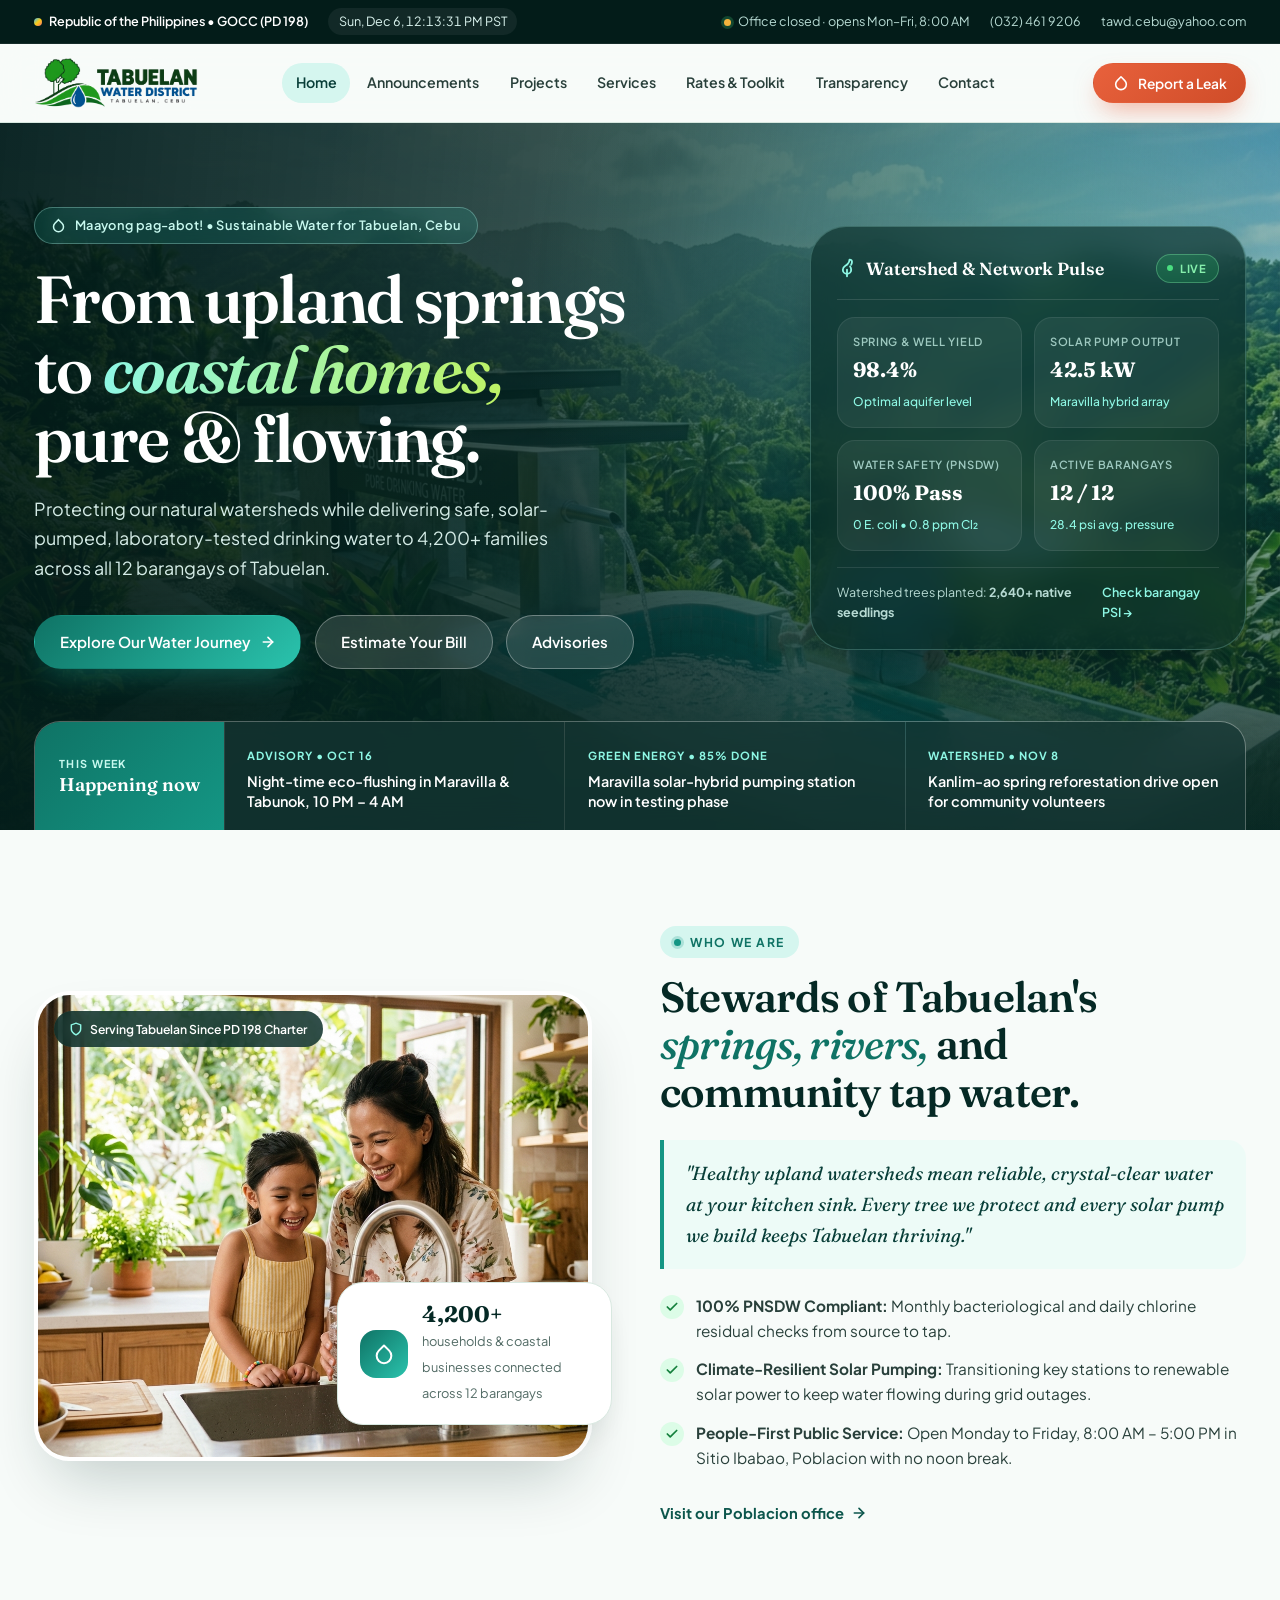
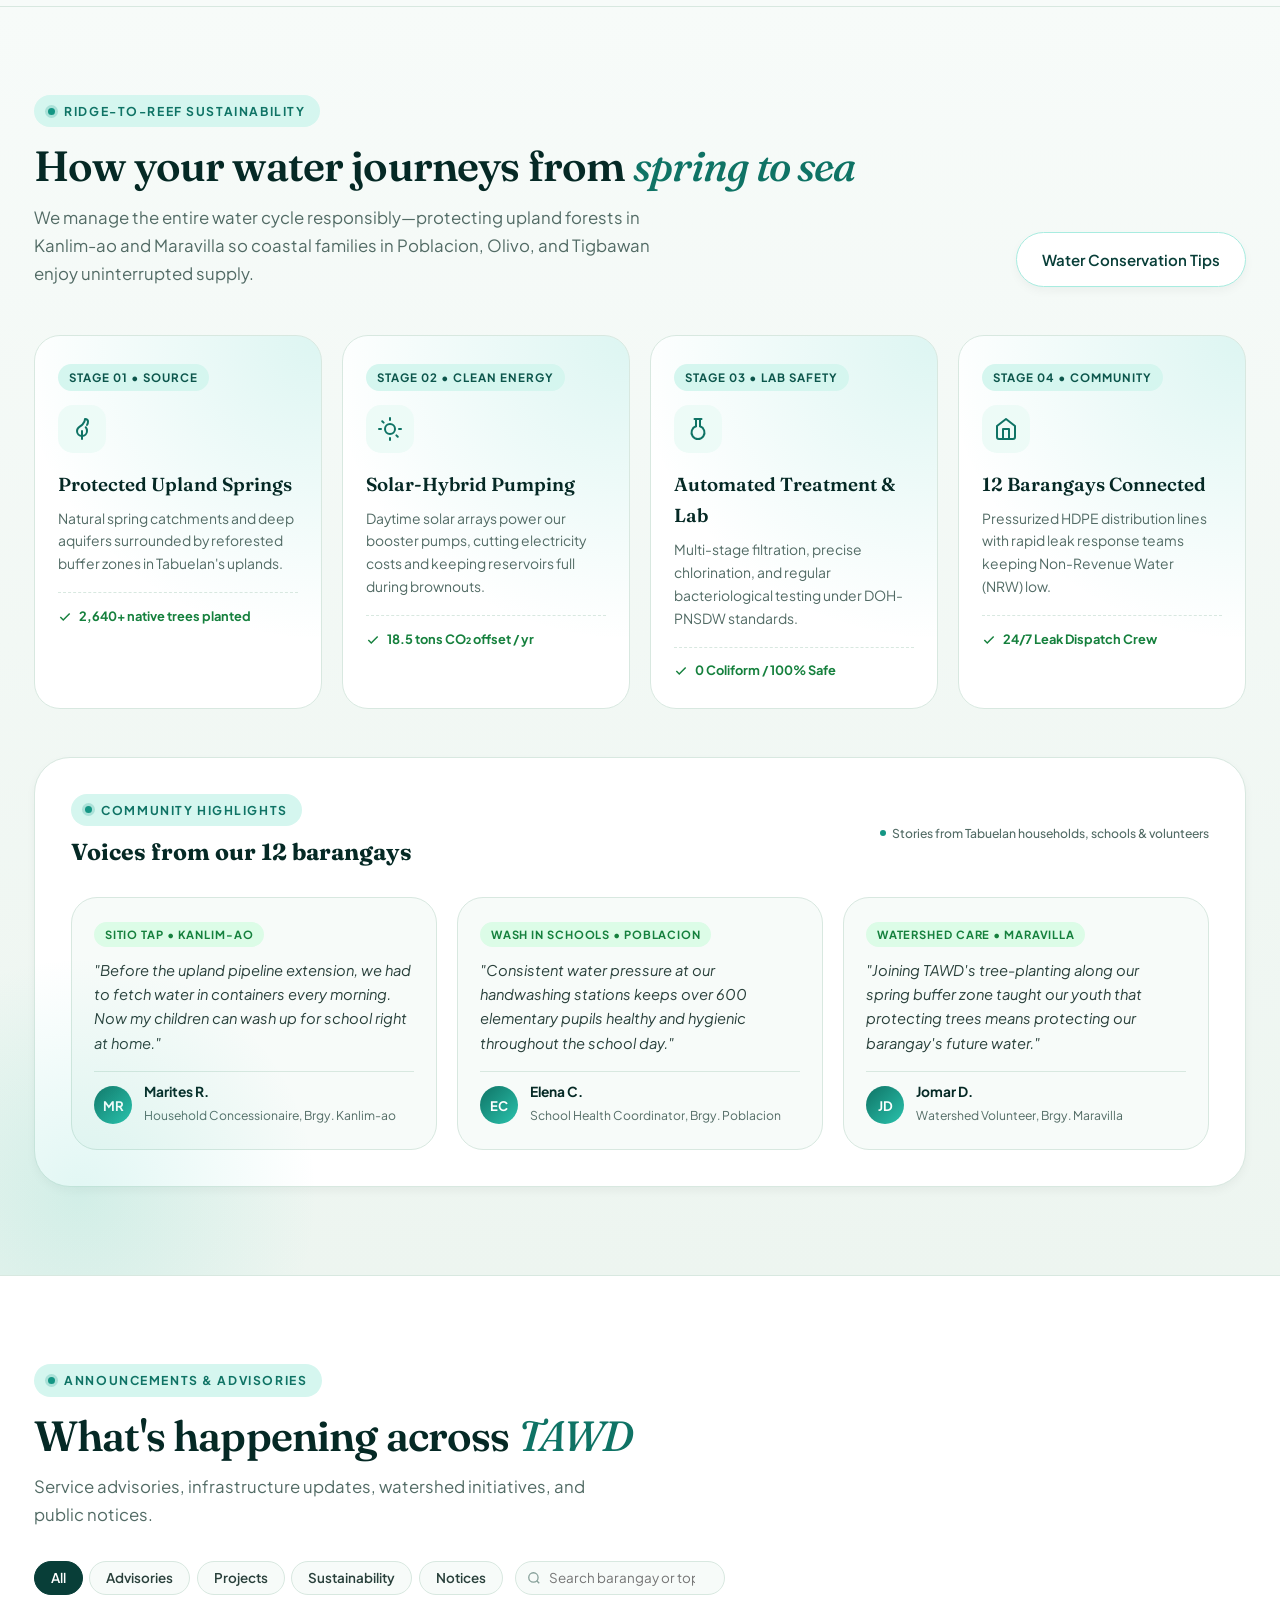
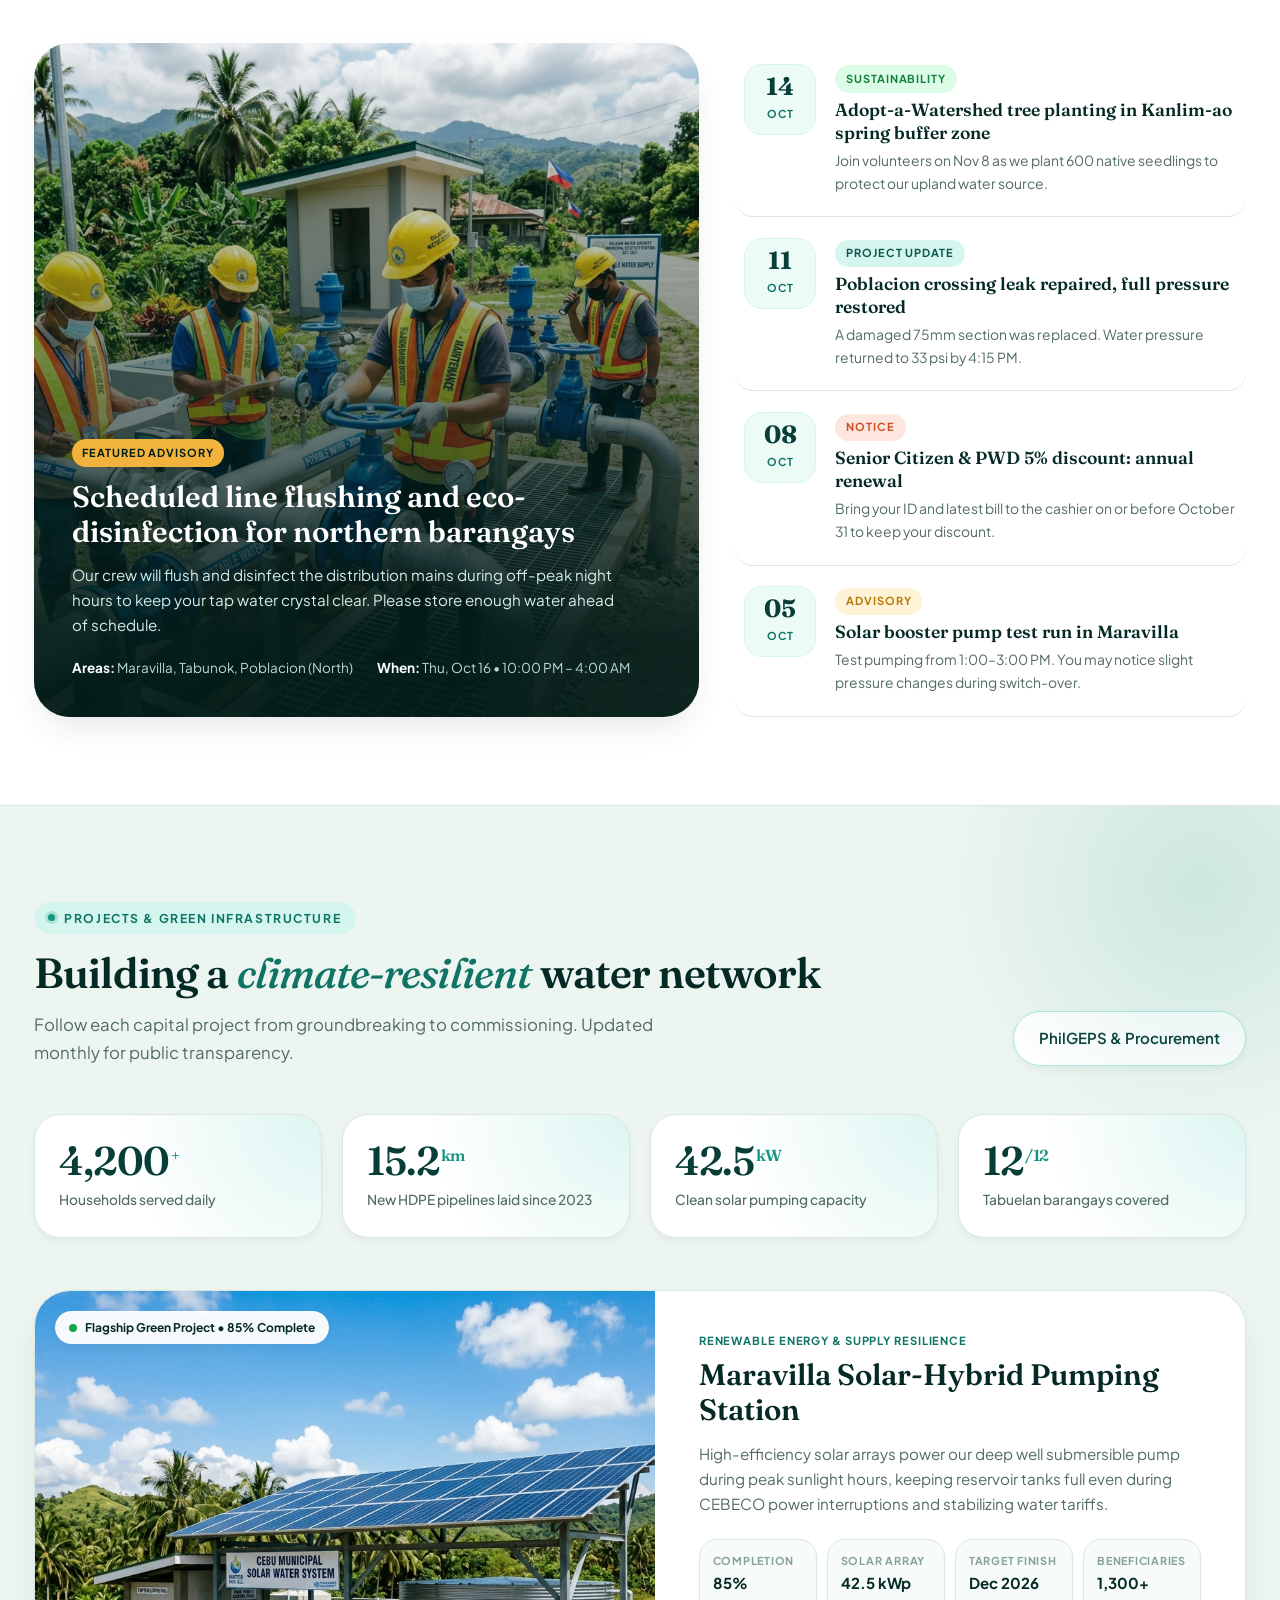
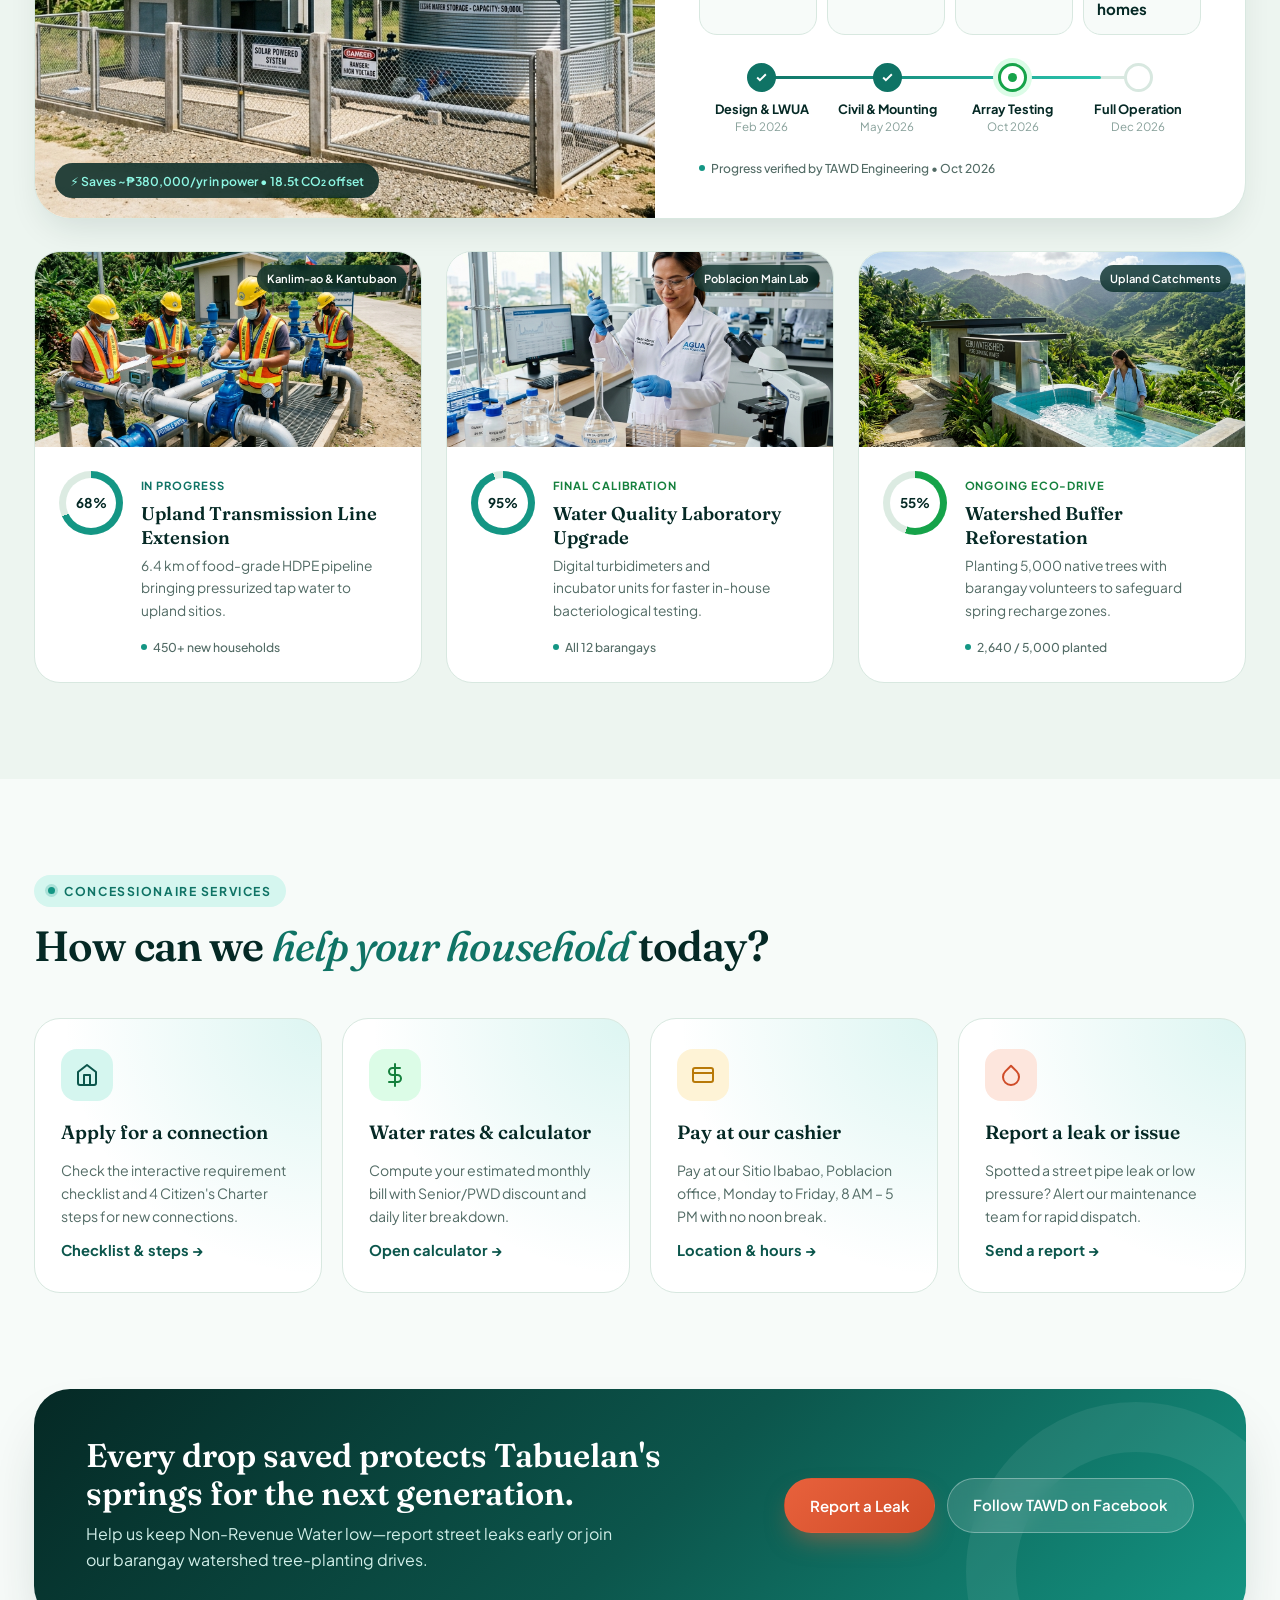
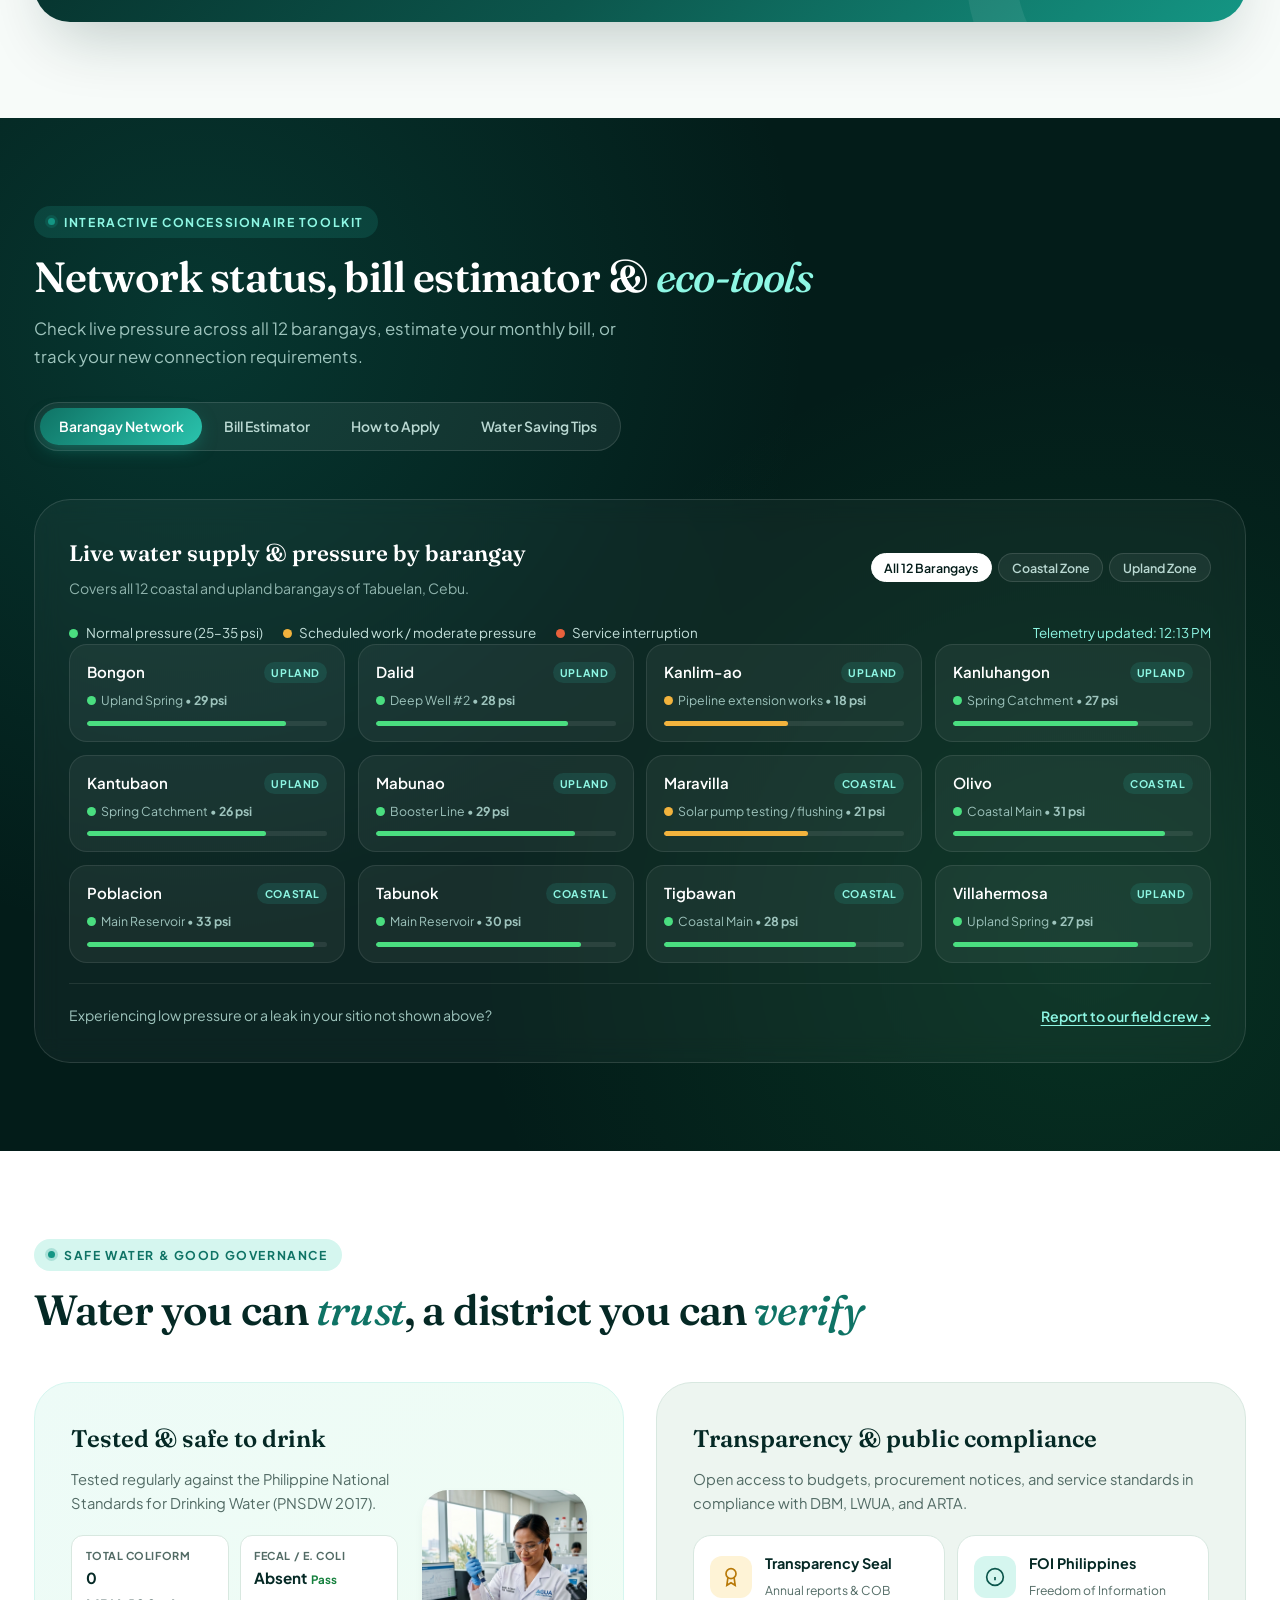
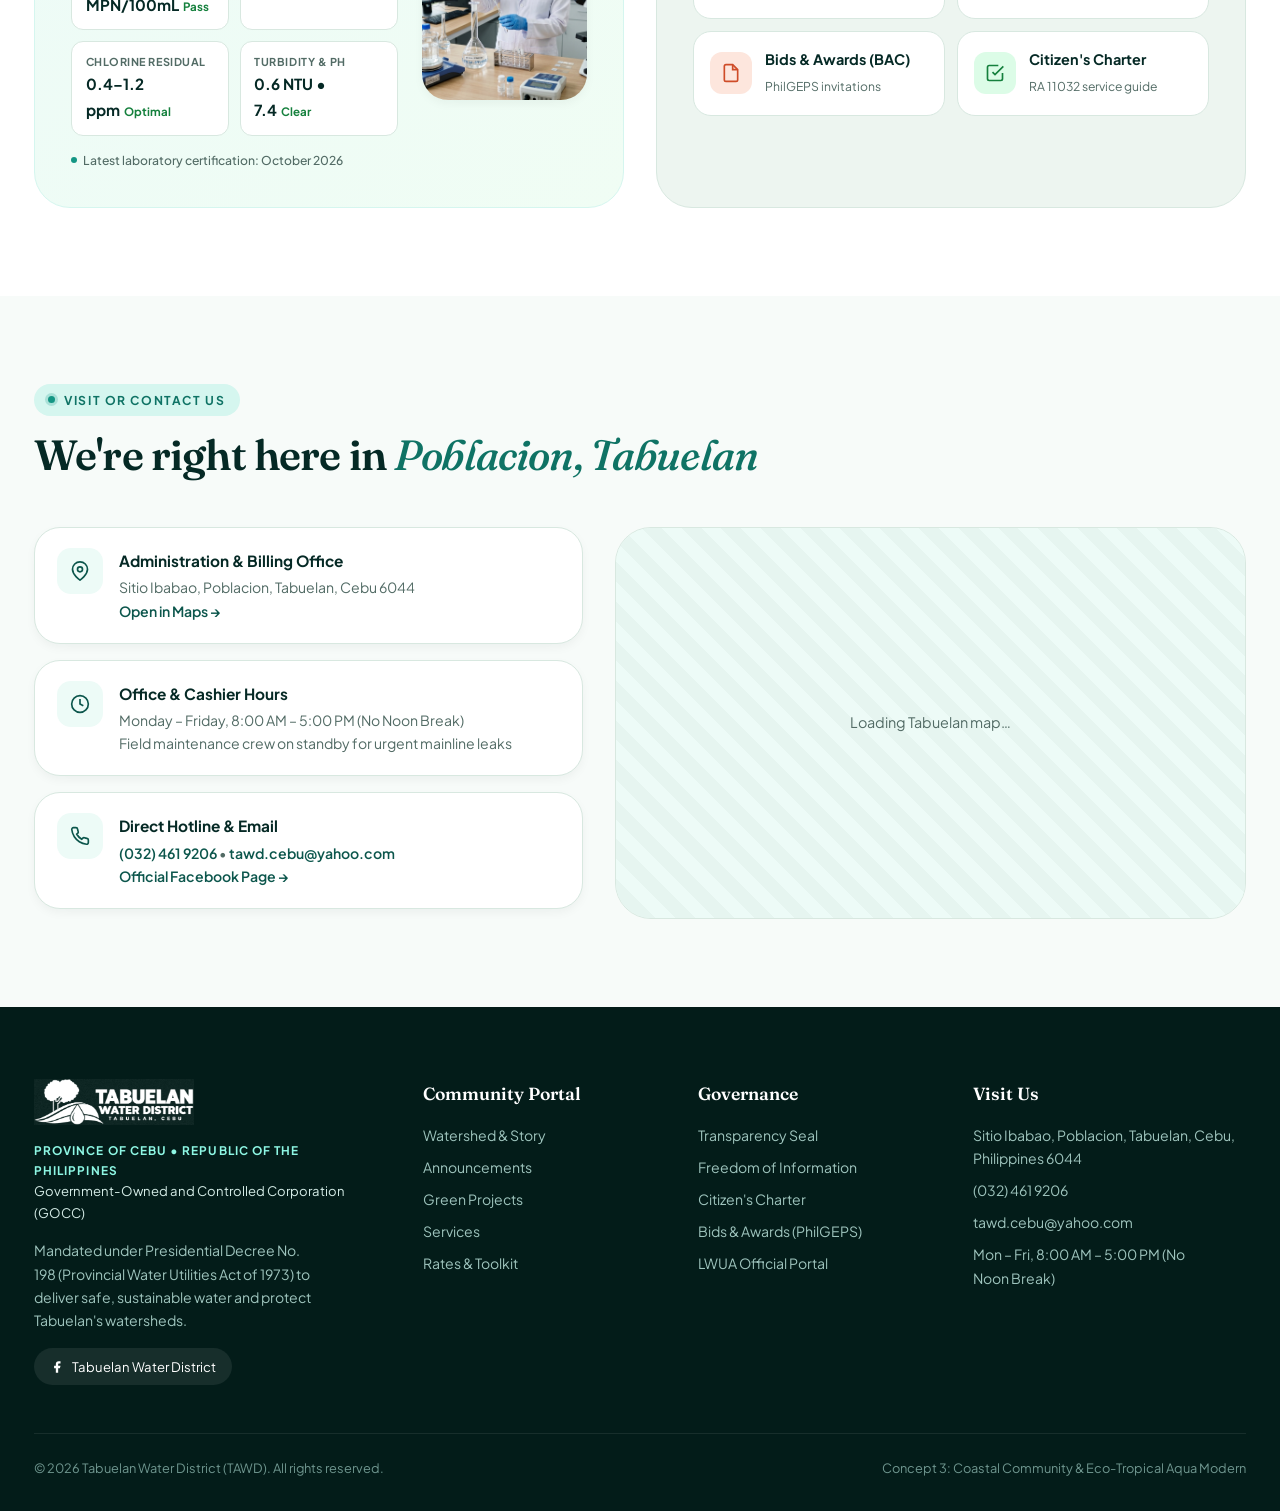
==== commit 2fe655a7: "Add concept showcase index page and refine navigation links" ====
--- a/concept/3/index.html
+++ b/concept/3/index.html
@@ -46,7 +46,6 @@
       <nav class="main-nav" id="mainNav" aria-label="Main navigation">
         <ul>
           <li><a href="#home" class="active">Home</a></li>
-          <li><a href="#watershed">Watershed &amp; Story</a></li>
           <li><a href="#announcements">Announcements</a></li>
           <li><a href="#projects">Projects</a></li>
           <li><a href="#help">Services</a></li>
